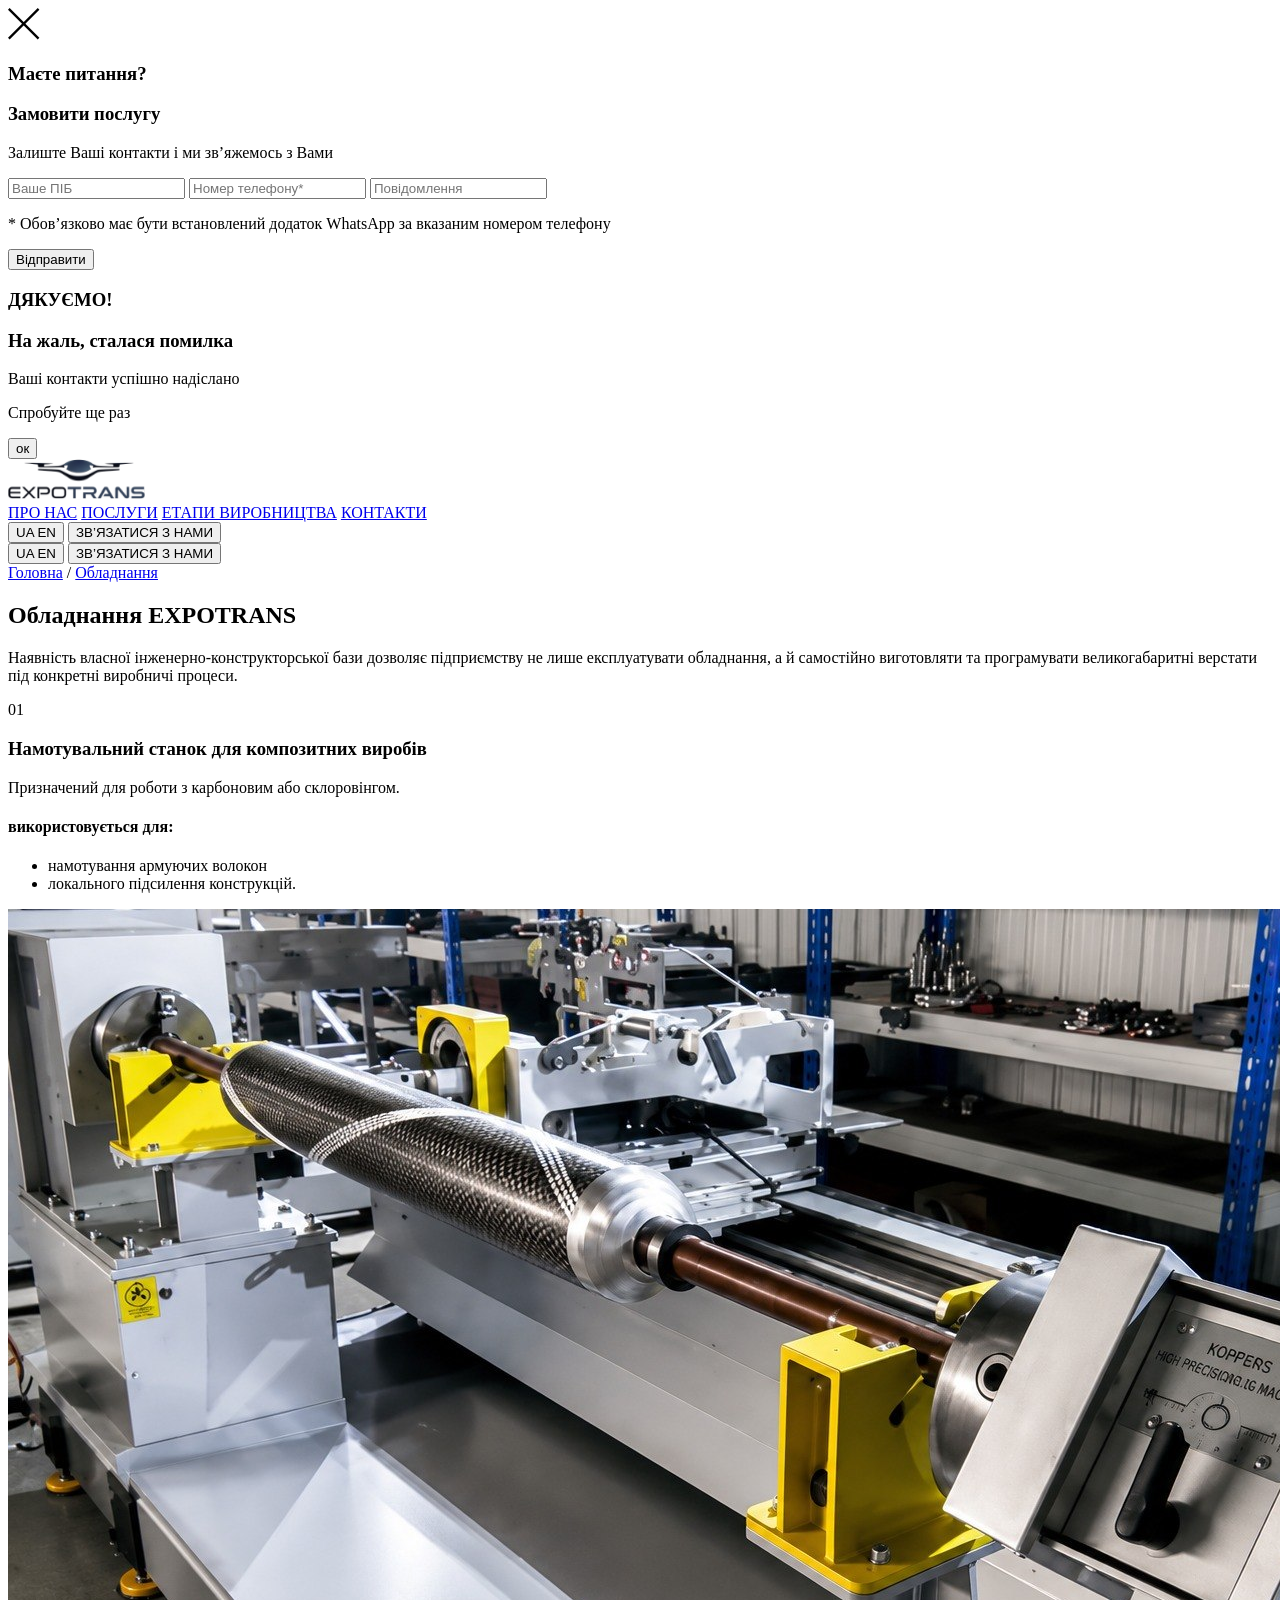
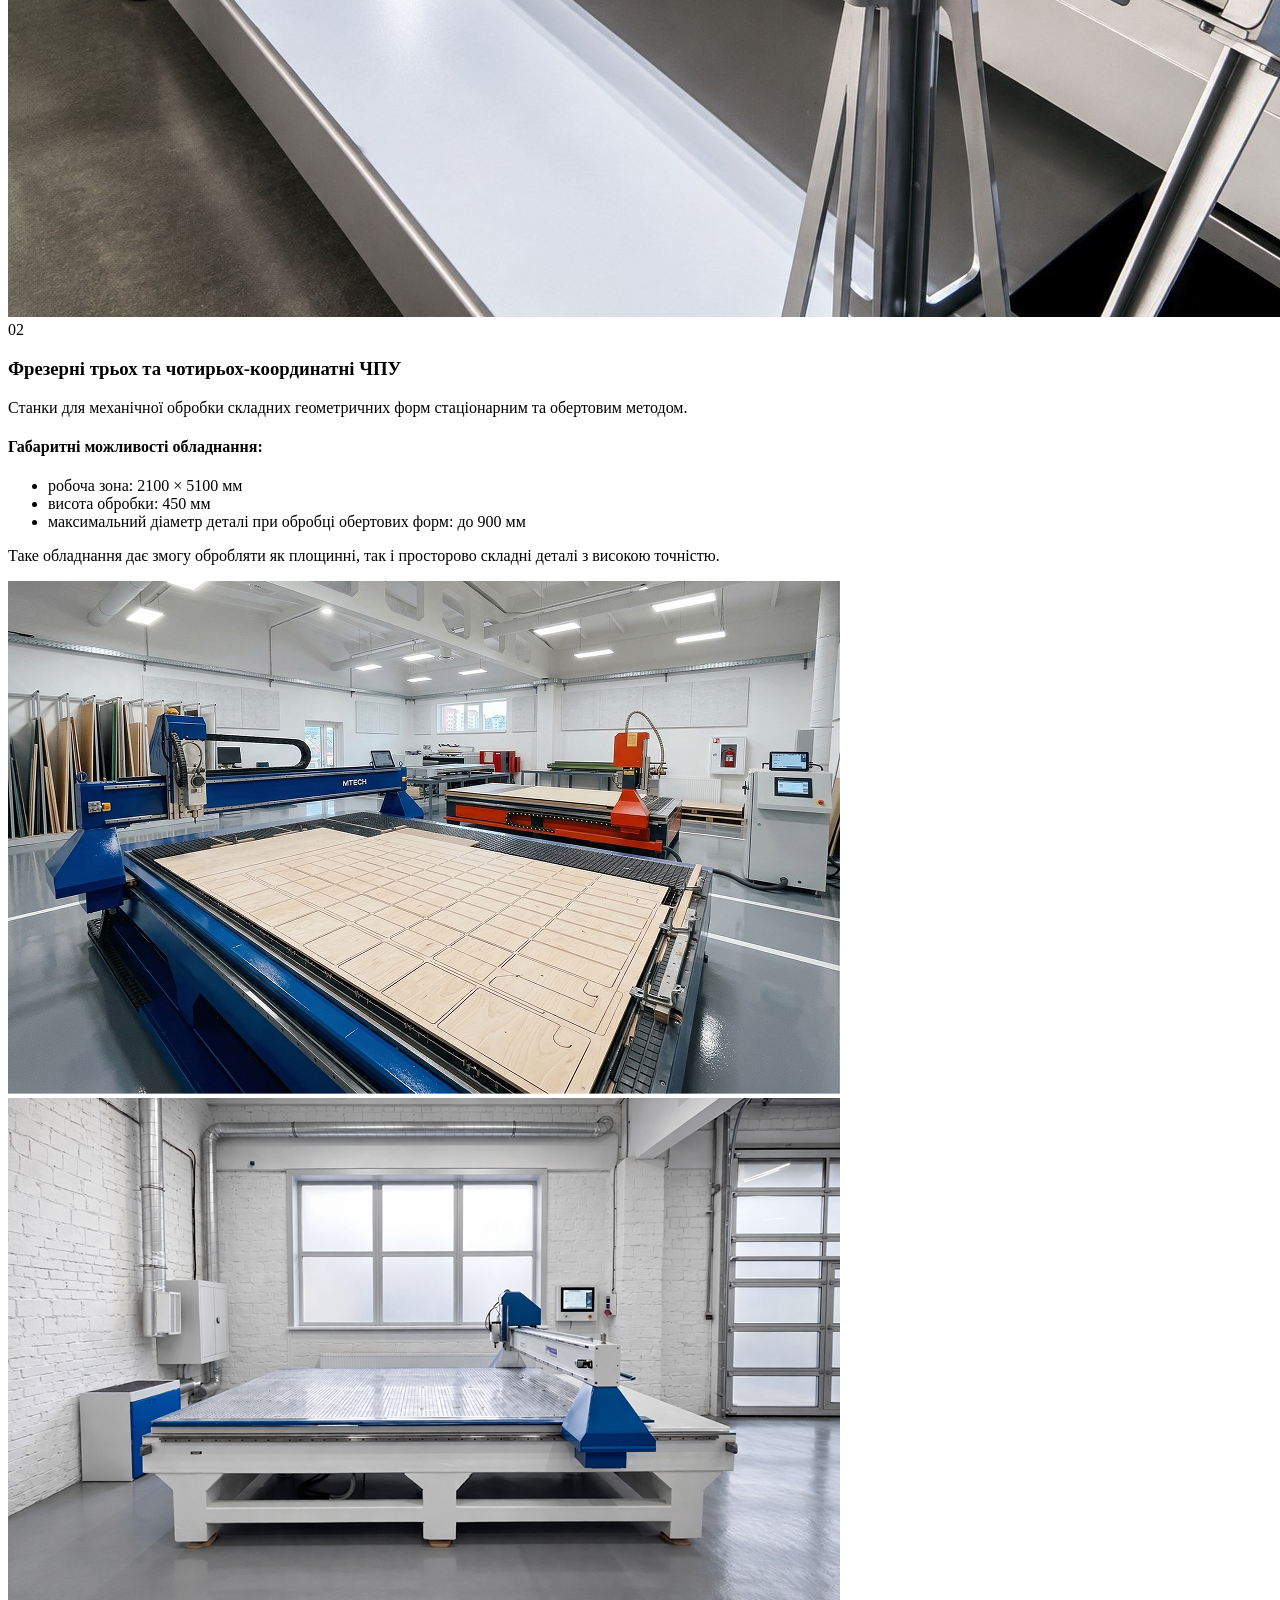
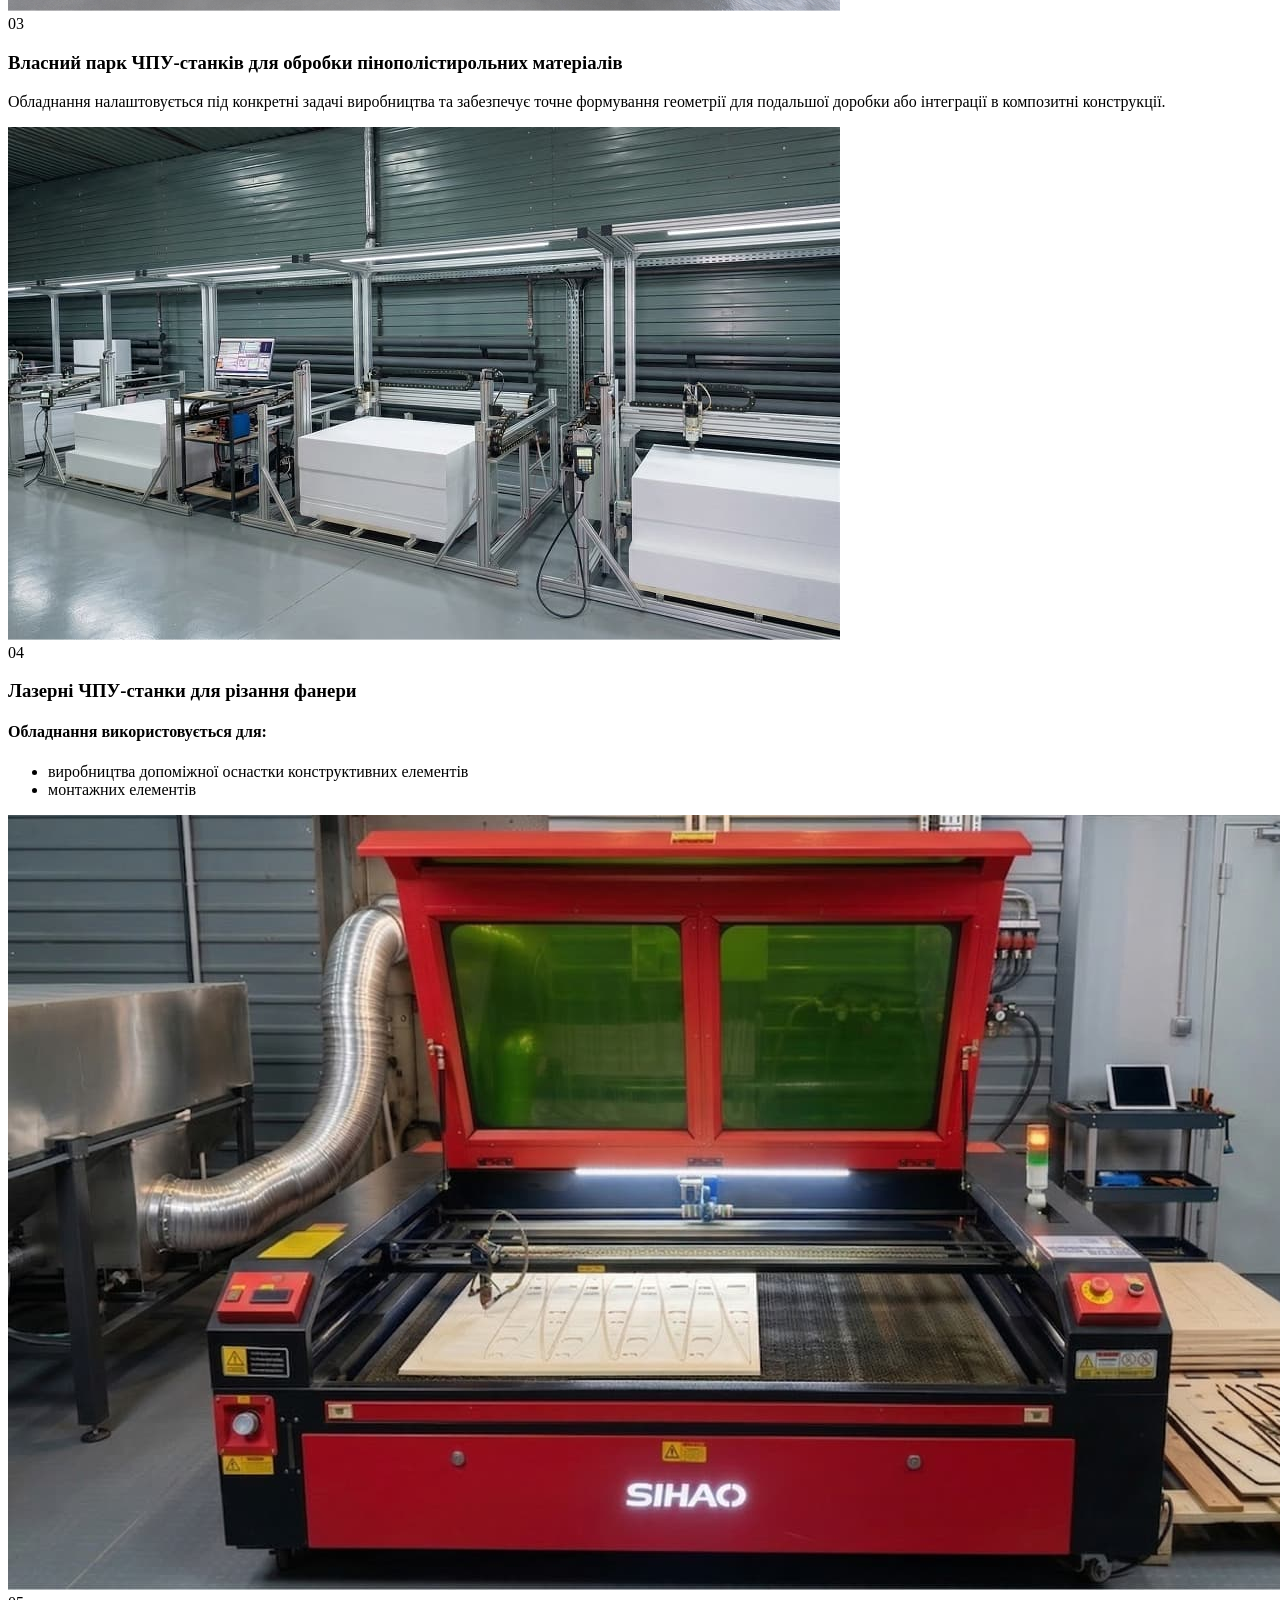
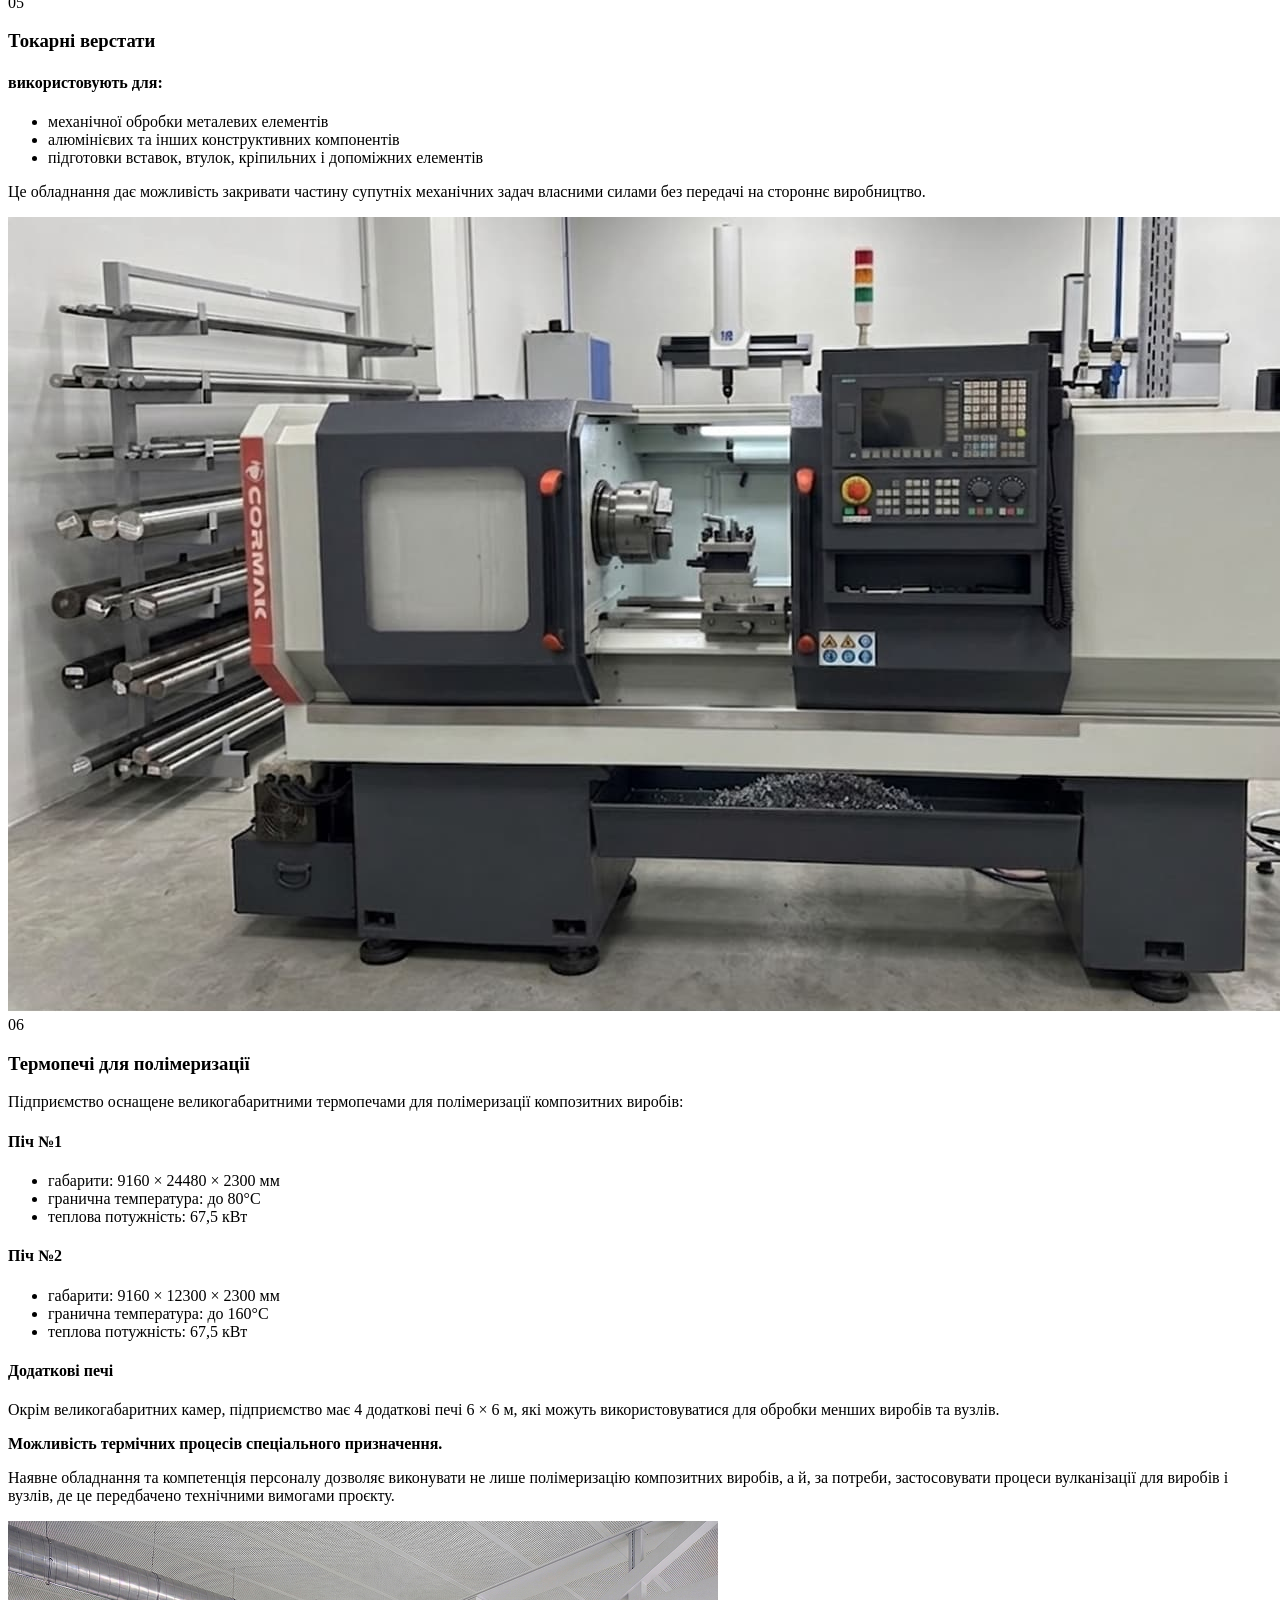
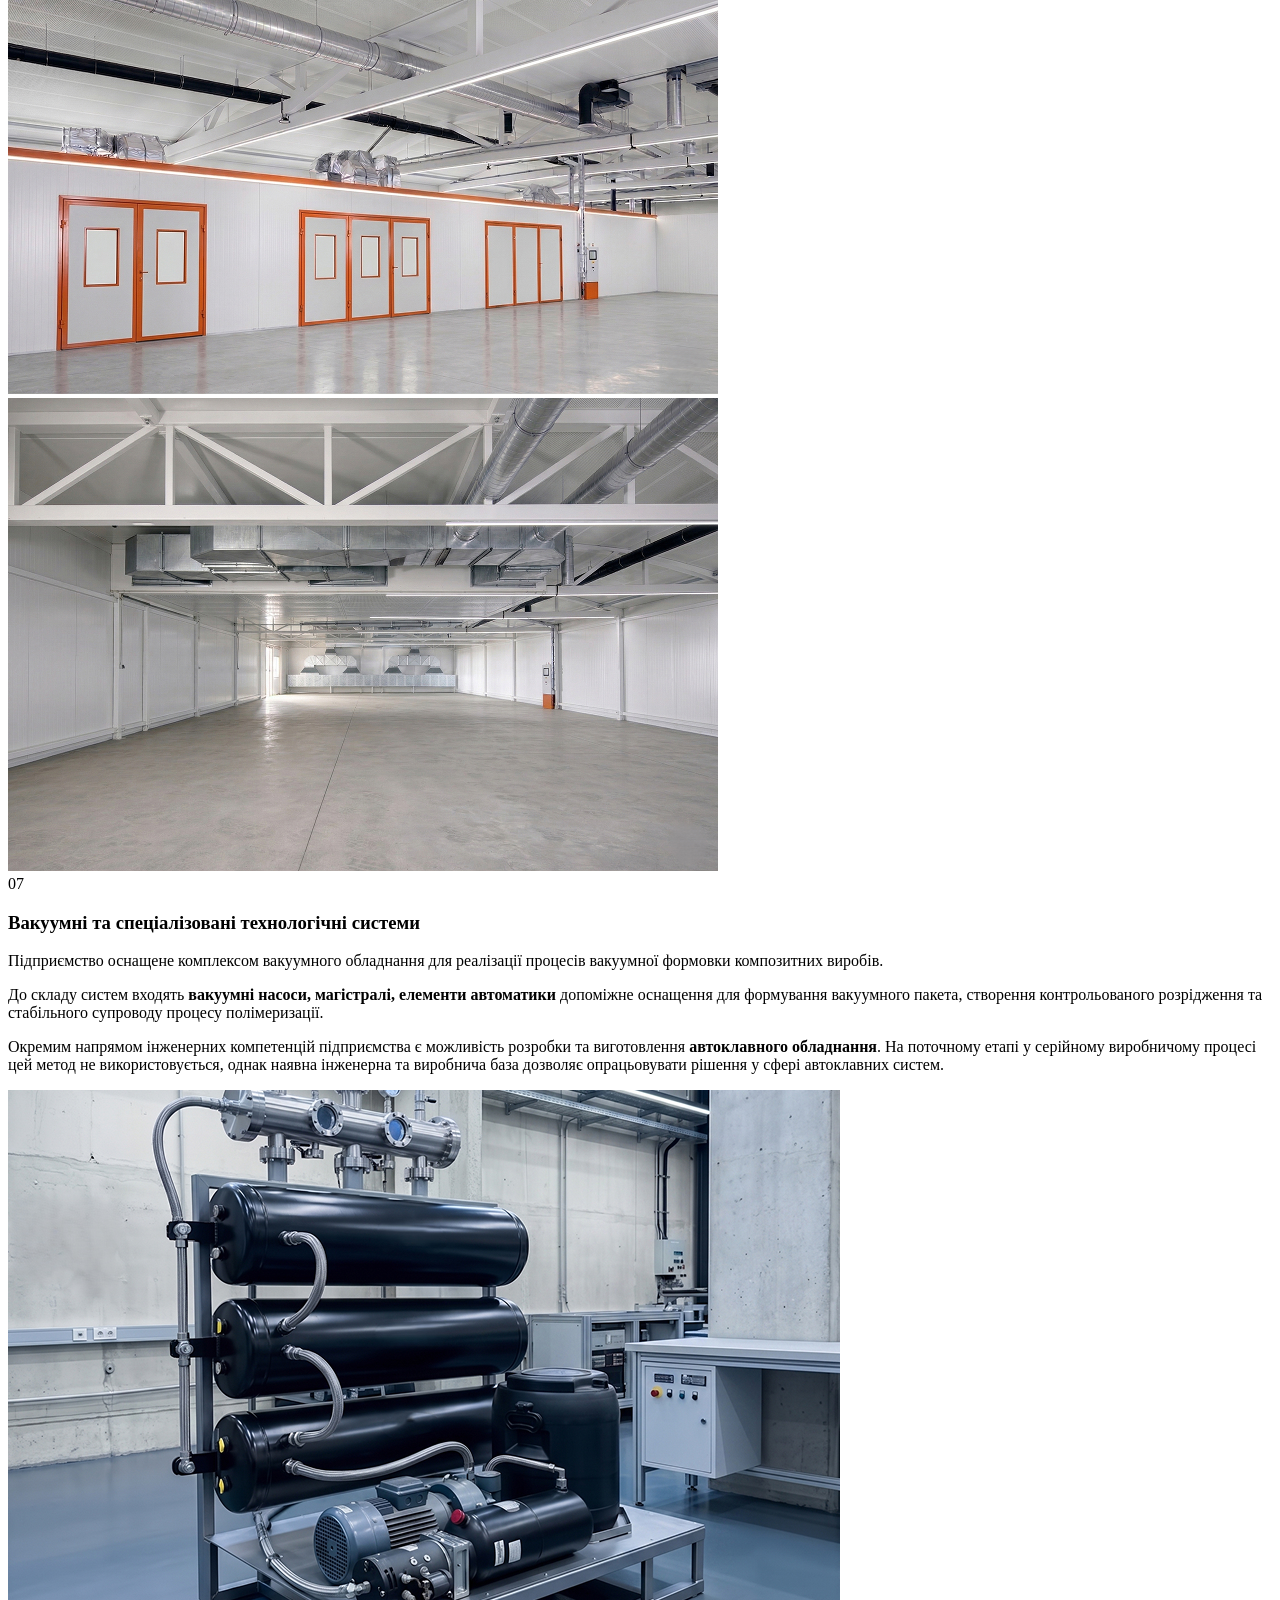
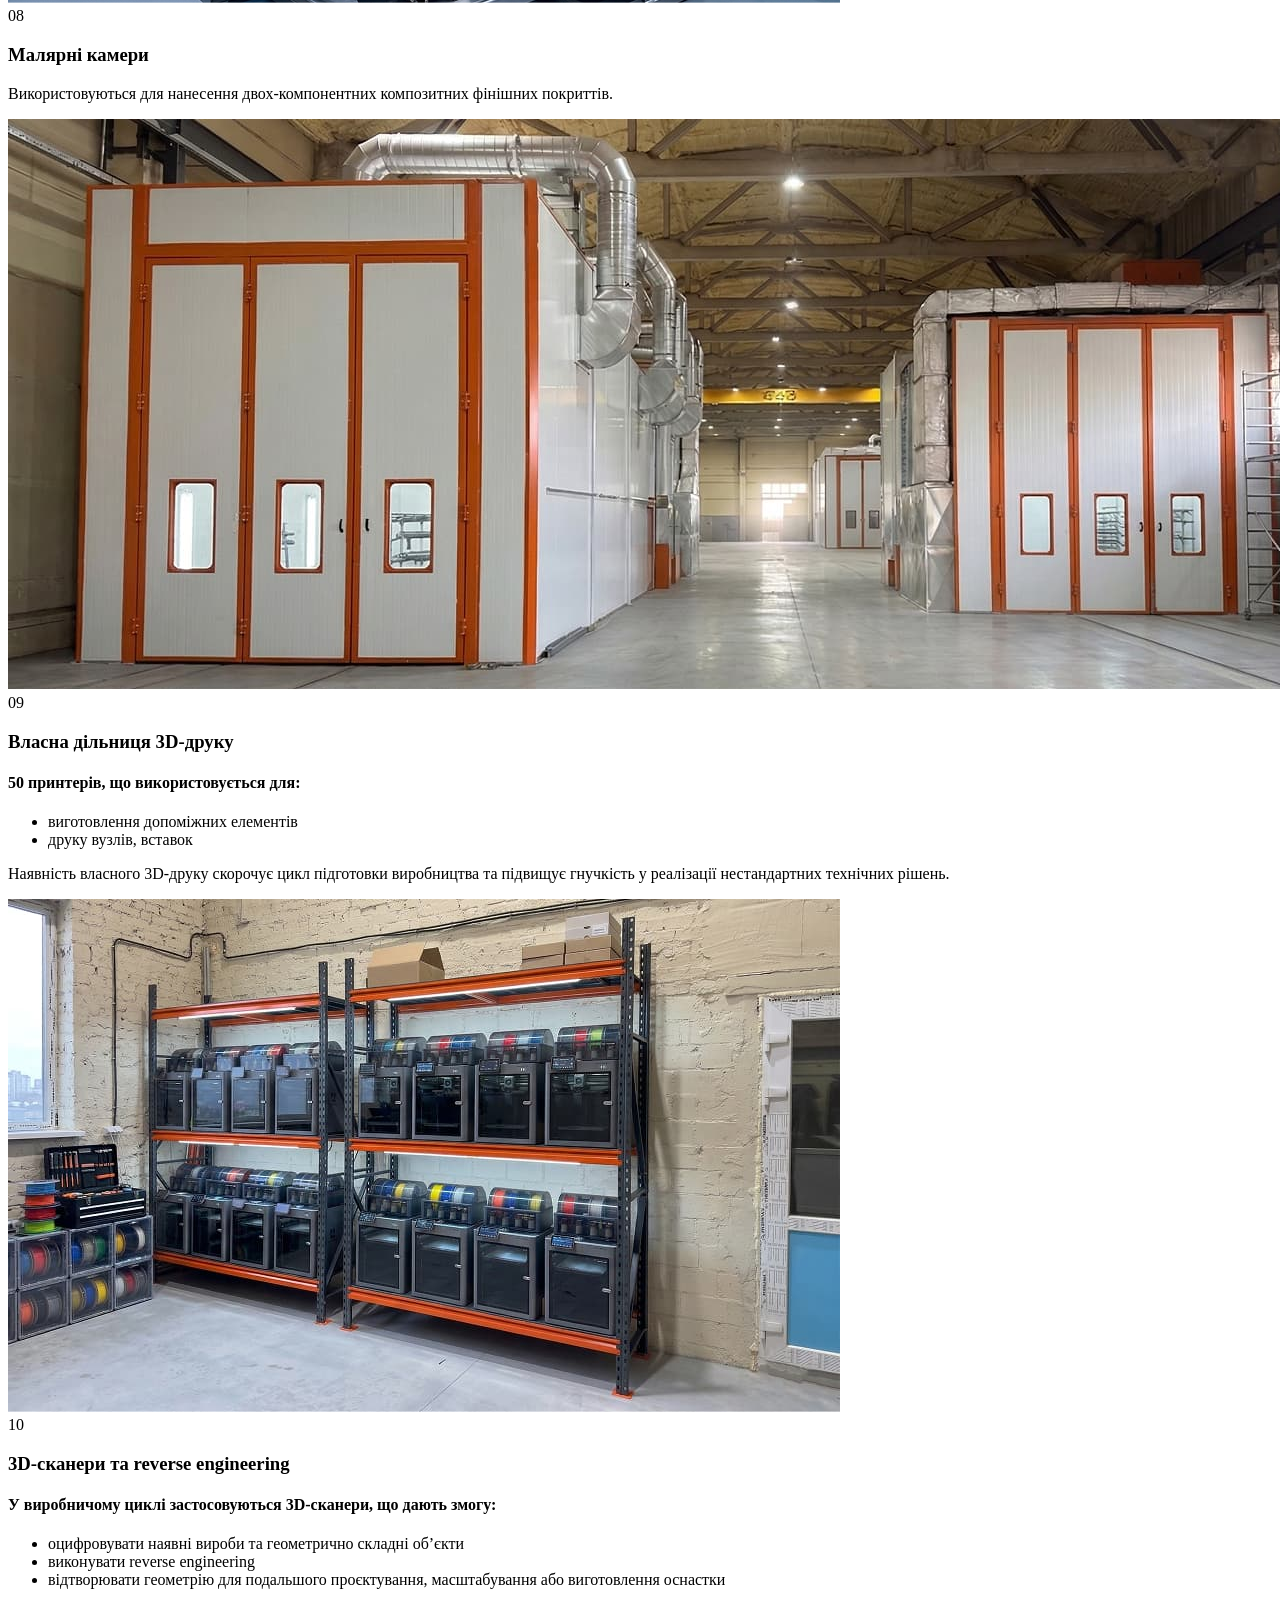
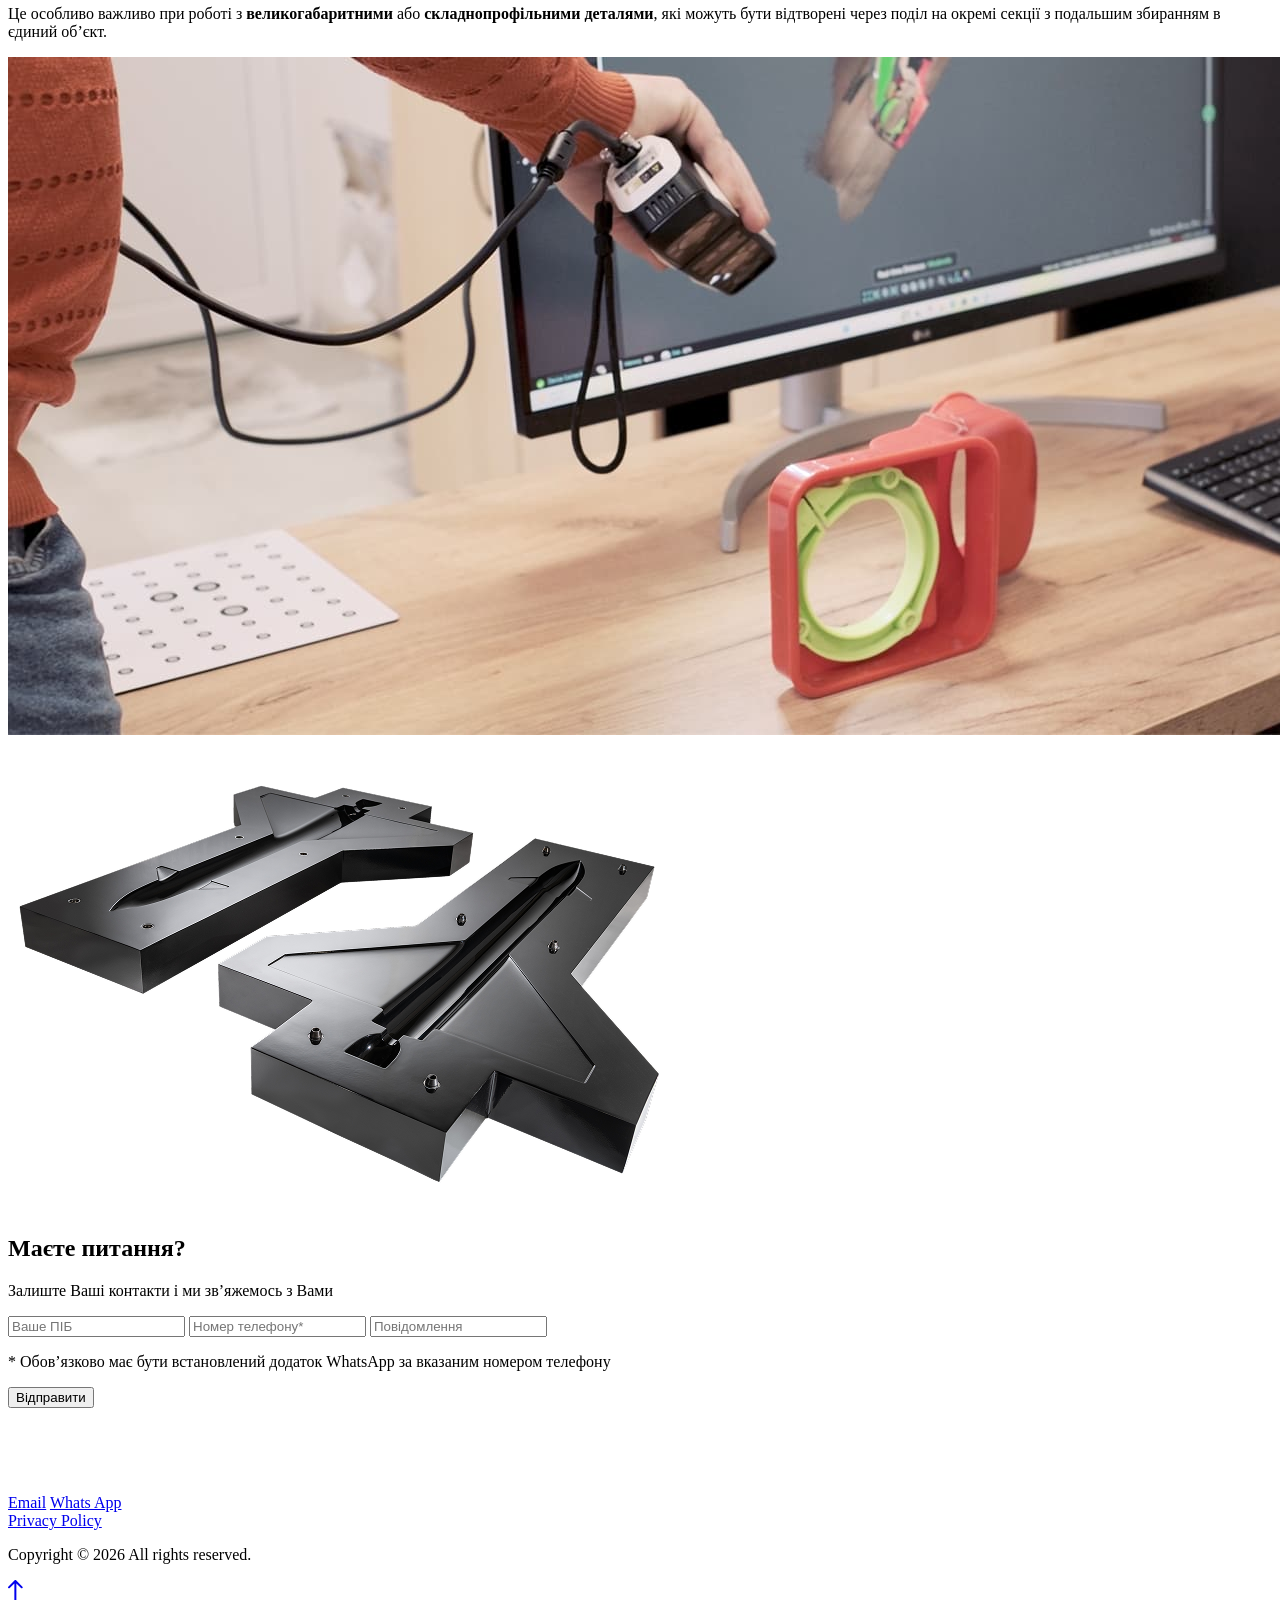
==== pages/equipment.html @ 6b88fb25 "expotrans" ====
<!DOCTYPE html>
<html lang="ua">

<head>
    <meta charset="UTF-8">
    <meta name="viewport" content="width=device-width, initial-scale=1.0">
    <title>
        ІННОВАЦІЙНІ КОМПОЗИТНІ РІШЕННЯ, ЩО ФОРМУЮТЬ НОВІ СТАНДАРТИ ІНЖЕНЕРІЇ
    </title>
    <link rel="stylesheet" href="../css/main.css">
    <link rel="shortcut icon" href="../img/favicon.png" type="image/x-icon">

</head>

<body>
    <div class="overlay">
        <form class="overlay-form ajax-form">
            <svg class="close" width="32" height="32" viewBox="0 0 32 32" fill="none"
                xmlns="http://www.w3.org/2000/svg">
                <rect y="1.6515" width="2.33557" height="42.0422" transform="rotate(-45 0 1.6515)"
                    fill="currentColor" />
                <rect x="1.65137" y="31.3798" width="2.33557" height="42.0422" transform="rotate(-135 1.65137 31.3798)"
                    fill="currentColor" />
            </svg>
            <div class="overlay-form-communication d-none">
                <h3 class="overlay-title title overlay-title-ask d-none" data-key="form_title1">Маєте питання?</h3>
                <h3 class="overlay-title title overlay-title-order d-none" data-key="form_title2">Замовити послугу</h3>
                <p class="overlay-title-sub" data-key="form_sub_title">Залиште Ваші контакти і ми зв’яжемось з Вами</p>
                <div class="overlay-input-box">
                    <input type="text" name="website" style="display:none">
                    <input data-key="form_name" class="overlay-input" name="name" required="" placeholder="Ваше ПІБ"
                        type="text">
                    <input data-key="form_number" class="overlay-input" name="phone" minlength="10" required=""
                        placeholder="Номер телефону*" type="text">
                    <input data-key="form_message" class="overlay-input" name="message" placeholder="Повідомлення"
                        type="text">
                </div>
                <p data-key="form_text" class="overlay-text">* Обов’язково має бути встановлений додаток WhatsApp за
                    вказаним номером
                    телефону</p>
                <button data-key="form_button" class="btn send-btn">Відправити</button>
            </div>

            <div class="overlay-form-thanks d-none">
                <h3 data-key="form_thanks" class="overlay-form-thanks-title title success">ДЯКУЄМО!</h3>
                <h3 data-key="form_error" class="overlay-form-thanks-title title error-message thanks-error">На жаль,
                    сталася помилка</h3>
                <p data-key="form_success" class="overlay-form-thanks-text success">Ваші контакти успішно надіслано</p>
                <p data-key="form_repeat" class="overlay-form-thanks-text error-message thanks-error">Спробуйте ще раз
                </p>
                <button class="btn thanks-btn">ок</button>
            </div>

        </form>
    </div>
    <header class="header">
        <div class="header-box">
            <div class="header-container">
                <a href="../index.html"><img class="header-logo" src="../img/logo.svg" alt="logo"></a>
                <nav class="nav" id="nav">
                    <div class="nav-box">
                        <a class="nav-link" data-key="header_about" href="/#about">ПРО НАС</a>
                        <a class="nav-link" data-key="header_services" href="/#services">ПОСЛУГИ</a>
                        <a class="nav-link" data-key="header_stages" href="/#etaps">ЕТАПИ ВИРОБНИЦТВА</a>
                        <a class="nav-link" data-key="header_contacts" href="/#contacts">КОНТАКТИ</a>
                    </div>
                    <div class="nav-mob-btns">

                        <button class="lang-switch mob">
                            <span class="label ua">UA</span>
                            <span class="label en">EN</span>
                            <span class="knob"></span>
                        </button>
                        <button data-key="header_btn" class="btn btn-header-m ask-question">ЗВ’ЯЗАТИСЯ З НАМИ</button>
                    </div>
                </nav>
                <div class="burger" id="burger">
                    <span></span>
                    <span></span>
                </div>
            </div>

            <button class="lang-switch desk">
                <span class="label ua">UA</span>
                <span class="label en">EN</span>
                <span class="knob"></span>
            </button>
            <button data-key="header_btn" class="btn btn-header-d ask-question">ЗВ’ЯЗАТИСЯ З НАМИ</button>
        </div>
    </header>
    <main>
        <section class="equipment_hero">
            <div class="wrapper">
                <div class="crumbs">
                    <a class="crumbs-prev" data-key="crumbs_home" href="../index.html">Головна</a> /
                    <a class="crumbs-current" data-key="equipment" href="./equipment.html">Обладнання</a>
                </div>
                <div>
                    <h2 class="equipment_hero-title title" data-key="equip_title">Обладнання
                        EXPOTRANS</h2>
                    <p class="equipment_hero-text"><span data-key="equip_sub_title1">Наявність</span> <span
                            data-key="equip_sub_title2" class="colored"> власної інженерно-конструкторської
                            бази</span> <span data-key="equip_sub_title3">дозволяє підприємству
                            не лише експлуатувати обладнання, а й самостійно
                            виготовляти та програмувати великогабаритні верстати під конкретні виробничі процеси.</span>
                    </p>
                </div>
            </div>
        </section>
        <section class="equipment_catalog section-dark">
            <div class="wrapper">
                <div class="equipment_catalog-el">
                    <span class="equipment_catalog-el-num title">01</span>
                    <h3 class="equipment_catalog-el-title" data-key="equip1_title">Намотувальний станок для композитних
                        виробів</h3>
                    <div class="equipment_catalog-el-box">
                        <p class="equipment_catalog-el-text" data-key="equip1_text">Призначений для роботи з карбоновим
                            або склоровінгом.</p>
                        <h4 class="equipment_catalog-el-title-sub colored" data-key="equip1_sub_title"> використовується
                            для:</h4>
                        <ul class="equipment_catalog-el-list">
                            <li class="item-arrow equipment_catalog-el-item" data-key="equip1_item1">намотування
                                армуючих волокон</li>
                            <li class="item-arrow equipment_catalog-el-item" data-key="equip1_item2">локального
                                підсилення конструкцій.</li>
                        </ul>
                    </div>
                    <div class="equipment_catalog-el-img">
                        <img src="../img/equip/el11.jpg" alt="equipment">
                    </div>
                </div>
                <div class="equipment_catalog-el">
                    <span class="equipment_catalog-el-num title">02</span>
                    <h3 class="equipment_catalog-el-title" data-key="equip2_title">Фрезерні трьох та
                        чотирьох-координатні ЧПУ</h3>
                    <div class="equipment_catalog-el-box">
                        <p data-key="equip2_text1">Станки для механічної обробки складних геометричних форм
                            стаціонарним та обертовим методом.</p>
                        <h4 class="equipment_catalog-el-title-sub colored" data-key="equip2_sub_title"> Габаритні
                            можливості обладнання:</h4>
                        <ul class="equipment_catalog-el-list">
                            <li class="item-arrow equipment_catalog-el-item" data-key="equip2_item1">робоча зона: 2100 ×
                                5100 мм</li>
                            <li class="item-arrow equipment_catalog-el-item" data-key="equip2_item2">висота обробки: 450
                                мм</li>
                            <li class="item-arrow equipment_catalog-el-item" data-key="equip2_item3">максимальний
                                діаметр деталі при обробці
                                обертових форм: до 900 мм</li>
                        </ul>
                        <p data-key="equip2_text2">Таке обладнання дає змогу обробляти як площинні, так і просторово
                            складні деталі з високою
                            точністю.</p>
                    </div>
                    <div class="equipment_catalog-el-img">
                        <div class="equipment_catalog-el-img-box">
                            <img src="../img/equip/el21.jpg" alt="equipment">
                        </div>
                        <div class="equipment_catalog-el-img-box">
                            <img src="../img/equip/el22.jpg" alt="equipment">
                        </div>
                    </div>
                </div>
                <div class="equipment_catalog-el">
                    <span class="equipment_catalog-el-num title">03</span>
                    <h3 class="equipment_catalog-el-title" data-key="equip3_title">Власний парк ЧПУ-станків для обробки
                        пінополістирольних
                        матеріалів</h3>
                    <div class="equipment_catalog-el-box">
                        <p data-key="equip3_text">Обладнання налаштовується під конкретні задачі виробництва та
                            забезпечує точне формування
                            геометрії для подальшої
                            доробки або інтеграції в композитні конструкції.</p>
                    </div>
                    <div class="equipment_catalog-el-img">
                        <img src="../img/equip/el3.jpg" alt="equipment">
                    </div>
                </div>
                <div class="equipment_catalog-el">
                    <span class="equipment_catalog-el-num title">04</span>
                    <h3 class="equipment_catalog-el-title" data-key="equip4_title">Лазерні ЧПУ-станки для різання фанери
                    </h3>
                    <div class="equipment_catalog-el-box">
                        <h4 class="equipment_catalog-el-title-sub colored" data-key="equip4_sub_title">Обладнання
                            використовується для:</h4>
                        <ul class="equipment_catalog-el-list">
                            <li class="item-arrow equipment_catalog-el-item" data-key="equip4_item1">виробництва
                                допоміжної оснастки
                                конструктивних елементів</li>
                            <li class="item-arrow equipment_catalog-el-item" data-key="equip4_item2">монтажних елементів
                            </li>
                        </ul>
                    </div>
                    <div class="equipment_catalog-el-img">
                        <img src="../img/equip/el4.jpg" alt="equipment">
                    </div>
                </div>
                <div class="equipment_catalog-el">
                    <span class="equipment_catalog-el-num title">05</span>
                    <h3 class="equipment_catalog-el-title" data-key="equip5_title">Токарні верстати</h3>
                    <div class="equipment_catalog-el-box">
                        <h4 class="equipment_catalog-el-title-sub colored" data-key="equip1_sub_title">використовують
                            для:</h4>
                        <ul class="equipment_catalog-el-list">
                            <li class="item-arrow equipment_catalog-el-item" data-key="equip5_item1">механічної обробки
                                металевих елементів</li>
                            <li class="item-arrow equipment_catalog-el-item" data-key="equip5_item2">алюмінієвих та
                                інших конструктивних
                                компонентів</li>
                            <li class="item-arrow equipment_catalog-el-item" data-key="equip5_item3">підготовки вставок,
                                втулок, кріпильних і
                                допоміжних елементів</li>
                        </ul>
                        <p data-key="equip5_text">Це обладнання дає можливість закривати частину супутніх механічних
                            задач власними силами без
                            передачі на стороннє
                            виробництво.</p>
                    </div>
                    <div class="equipment_catalog-el-img">
                        <img src="../img/equip/el5.jpg" alt="equipment">
                    </div>
                </div>
                <div class="equipment_catalog-el">
                    <span class="equipment_catalog-el-num title">06</span>
                    <h3 class="equipment_catalog-el-title" data-key="equip6_title">Термопечі для полімеризації</h3>
                    <div class="equipment_catalog-el-box">
                        <p data-key="equip6_text1">Підприємство оснащене великогабаритними термопечами для полімеризації
                            композитних виробів:
                        </p>
                        <h4 class="equipment_catalog-el-title-sub colored" data-key="equip6_sub_title1">Піч №1</h4>
                        <ul class="equipment_catalog-el-list">
                            <li class="item-arrow equipment_catalog-el-item" data-key="equip6_item11">габарити: 9160 ×
                                24480 × 2300 мм</li>
                            <li class="item-arrow equipment_catalog-el-item" data-key="equip6_item12">гранична
                                температура: до 80°C</li>
                            <li class="item-arrow equipment_catalog-el-item" data-key="equip6_item13">теплова
                                потужність: 67,5 кВт</li>
                        </ul>
                        <h4 class="equipment_catalog-el-title-sub colored" data-key="equip6_sub_title2">Піч №2</h4>
                        <ul class="equipment_catalog-el-list">
                            <li class="item-arrow equipment_catalog-el-item" data-key="equip6_item21">габарити: 9160 ×
                                12300 × 2300 мм</li>
                            <li class="item-arrow equipment_catalog-el-item" data-key="equip6_item22">гранична
                                температура: до 160°C</li>
                            <li class="item-arrow equipment_catalog-el-item" data-key="equip6_item23">теплова
                                потужність: 67,5 кВт</li>
                        </ul>
                        <h4 class="equipment_catalog-el-title-sub colored" data-key="equip6_sub_title3">Додаткові печі
                        </h4>
                        <div class="equipment_catalog-el-box-paragraph">
                            <p data-key="equip6_text21">Окрім великогабаритних камер, підприємство має 4 додаткові печі
                                6 × 6 м, які можуть
                                використовуватися для обробки менших
                                виробів та вузлів.</p>
                            <p><strong data-key="equip6_text22">Можливість термічних процесів спеціального призначення.
                                </strong> </p>
                            <p data-key="equip6_text23">
                                Наявне обладнання та компетенція персоналу дозволяє виконувати не лише полімеризацію
                                композитних виробів, а й, за
                                потреби, застосовувати процеси вулканізації для виробів і вузлів, де це передбачено
                                технічними вимогами проєкту.
                            </p>
                        </div>
                    </div>
                    <div class="equipment_catalog-el-img">
                        <div class="equipment_catalog-el-img-box">
                            <img src="../img/equip/el61.jpg" alt="equipment">
                        </div>
                        <div class="equipment_catalog-el-img-box">
                            <img src="../img/equip/el62.jpg" alt="equipment">
                        </div>
                    </div>
                </div>
                <div class="equipment_catalog-el">
                    <span class="equipment_catalog-el-num title">07</span>
                    <h3 class="equipment_catalog-el-title" data-key="equip7_title">Вакуумні та спеціалізовані
                        технологічні системи</h3>
                    <div class="equipment_catalog-el-box-paragraph">
                        <p data-key="equip7_text1">Підприємство оснащене комплексом вакуумного обладнання для реалізації
                            процесів вакуумної
                            формовки композитних виробів.</p>

                        <p><span data-key="equip7_text2">До складу систем входять</span>
                            <span class="colored"><strong data-key="equip7_text3">вакуумні насоси, магістралі, елементи
                                    автоматики</strong></span>
                            <span data-key="equip7_text4">допоміжне оснащення для формування вакуумного пакета,
                                створення контрольованого розрідження та стабільного супроводу процесу
                                полімеризації.</span>
                        </p>
                        <p><span data-key="equip7_text5">Окремим напрямом інженерних компетенцій підприємства є
                                можливість розробки та виготовлення</span>
                            <span class="colored"><strong data-key="equip7_text6">автоклавного
                                    обладнання</strong></span>. <span data-key="equip7_text7"> На
                                поточному етапі у серійному виробничому процесі цей метод не використовується, однак
                                наявна
                                інженерна та виробнича база
                                дозволяє опрацьовувати рішення у сфері автоклавних систем.</span>
                        </p>

                    </div>
                    <div class="equipment_catalog-el-img">
                        <img src="../img/equip/el7.jpg" alt="equipment">
                    </div>
                </div>
                <div class="equipment_catalog-el">
                    <span class="equipment_catalog-el-num title">08</span>
                    <h3 class="equipment_catalog-el-title" data-key="equip8_title">Малярні камери</h3>
                    <div class="equipment_catalog-el-box">
                        <p data-key="equip8_text">
                            Використовуються для нанесення двох-компонентних композитних фінішних покриттів.
                        </p>
                    </div>
                    <div class="equipment_catalog-el-img">
                        <img src="../img/equip/el8.jpg" alt="equipment">
                    </div>
                </div>
                <div class="equipment_catalog-el">
                    <span class="equipment_catalog-el-num title">09</span>
                    <h3 class="equipment_catalog-el-title" data-key="equip9_title">Власна дільниця 3D-друку</h3>
                    <div class="equipment_catalog-el-box">
                        <h4 class="equipment_catalog-el-title-sub colored" data-key="equip9_sub_title">50 принтерів, що
                            використовується для:</h4>
                        <ul class="equipment_catalog-el-list">
                            <li class="item-arrow equipment_catalog-el-item" data-key="equip9_item1">виготовлення
                                допоміжних елементів</li>
                            <li class="item-arrow equipment_catalog-el-item" data-key="equip9_item2">друку вузлів,
                                вставок</li>
                        </ul>
                        <p data-key="equip9_text">
                            Наявність власного 3D-друку скорочує цикл підготовки виробництва та підвищує гнучкість у
                            реалізації нестандартних
                            технічних рішень.
                        </p>
                    </div>
                    <div class="equipment_catalog-el-img">
                        <img src="../img/equip/el9.jpg" alt="equipment">
                    </div>
                </div>
                <div class="equipment_catalog-el">
                    <span class="equipment_catalog-el-num title">10</span>
                    <h3 class="equipment_catalog-el-title" data-key="equip10_title">3D-сканери та reverse engineering
                    </h3>
                    <div class="equipment_catalog-el-box">
                        <h4 class="equipment_catalog-el-title-sub colored" data-key="equip10_sub_title">У виробничому
                            циклі застосовуються
                            3D-сканери, що дають змогу:</h4>
                        <ul class="equipment_catalog-el-list">
                            <li class="item-arrow equipment_catalog-el-item" data-key="equip10_item1">оцифровувати
                                наявні вироби та геометрично
                                складні об’єкти</li>
                            <li class="item-arrow equipment_catalog-el-item" data-key="equip10_item2">виконувати reverse
                                engineering</li>
                            <li class="item-arrow equipment_catalog-el-item" data-key="equip10_item3">відтворювати
                                геометрію для подальшого
                                проєктування, масштабування або виготовлення оснастки</li>
                        </ul>
                        <p> <span data-key="equip10_text1">Це особливо важливо при роботі з</span>
                            <span class="colored"><strong data-key="equip10_text2">великогабаритними</strong></span>
                            <span data-key="equip10_text3">або</span> <span class="colored"><strong
                                    data-key="equip10_text4">складнопрофільними деталями</strong></span><span
                                data-key="equip10_text5">, які
                                можуть бути відтворені через
                                поділ на окремі секції з подальшим збиранням в єдиний об’єкт.</span>
                        </p>
                    </div>
                    <div class="equipment_catalog-el-img">
                        <img src="../img/equip/el10.jpg" alt="equipment">
                    </div>
                </div>
            </div>
        </section>
        <section id="contacts" class="question section-dark">
            <div class="wrapper">
                <div class="question-box">
                    <img src="../img/question_bg.png" alt="mold for making a drone">
                    <div>
                        <h2 class="question-title title" data-key="form_title1">Маєте питання?</h2>
                        <p class="question-title-sub" data-key="form_sub_title">Залиште Ваші контакти і ми зв’яжемось з
                            Вами</p>
                        <form class="question-form ajax-form">
                            <input data-key="form_website" type="text" name="website" style="display:none">
                            <input data-key="form_name" class="question-input" name="name" required=""
                                placeholder="Ваше ПІБ" type="text">
                            <input data-key="form_number" class="question-input" name="phone" minlength="10" required=""
                                placeholder="Номер телефону*" type="text">
                            <input data-key="form_message" class="question-input" name="message"
                                placeholder="Повідомлення" type="text">
                            <p data-key="form_text">* Обов’язково має бути встановлений додаток WhatsApp за вказаним
                                номером
                                телефону</p>
                            <button data-key="form_button" class="btn">Відправити</button>
                        </form>
                    </div>
                </div>
            </div>
        </section>
    </main>
    <footer class="footer section-dark">
        <div class="wrapper">
            <a class="footer-logo" href="#"><img src="../img/logoW.svg" alt="logo"></a>
            <div class="footer-box-links">
                <a class="footer-link" href="#">Email</a>
                <a class="footer-link footer-link2"  href="#">Whats App</a>
            </div>
            <a class="footer-policy" href="./policy.html">
                Privacy Policy
            </a>
            <p class="footer-text">Copyright © 2026 All rights reserved.</p>
            <a class="footer-arrow" href="#">
                <svg width="15" height="21" viewBox="0 0 15 21" fill="currentColor" xmlns="http://www.w3.org/2000/svg">
                    <path
                        d="M8.07112 0.292709C7.6806 -0.0978145 7.04743 -0.0978146 6.65691 0.292709L0.292946 6.65667C-0.097578 7.0472 -0.097578 7.68036 0.292946 8.07088C0.683471 8.46141 1.31664 8.46141 1.70716 8.07088L7.36401 2.41403L13.0209 8.07088C13.4114 8.46141 14.0446 8.46141 14.4351 8.07089C14.8256 7.68036 14.8256 7.0472 14.4351 6.65667L8.07112 0.292709ZM7.36401 20.0498L8.36401 20.0498L8.36401 0.999817L7.36401 0.999817L6.36401 0.999817L6.36401 20.0498L7.36401 20.0498Z"
                        fill="currentColor" />
                </svg>
            </a>
        </div>
    </footer>
    <script src="../js/script.js"></script>
</body>

</html>
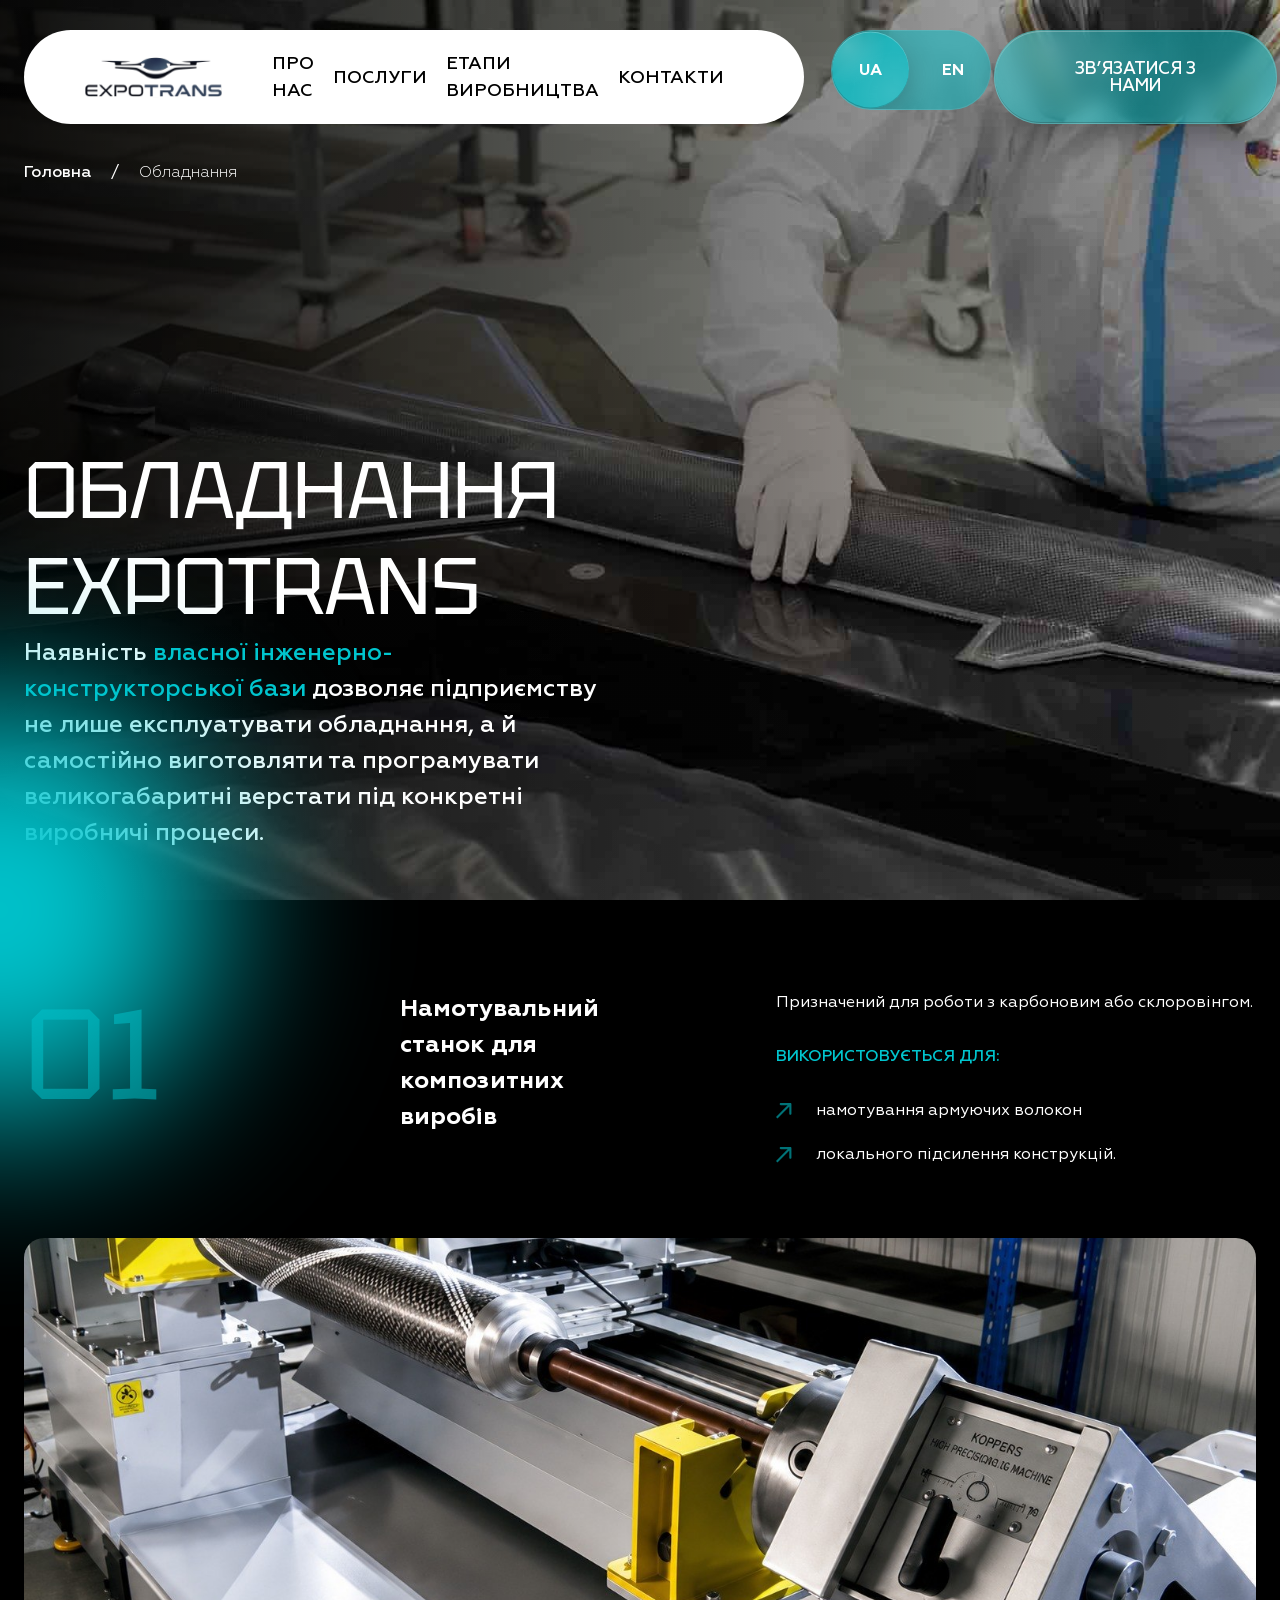
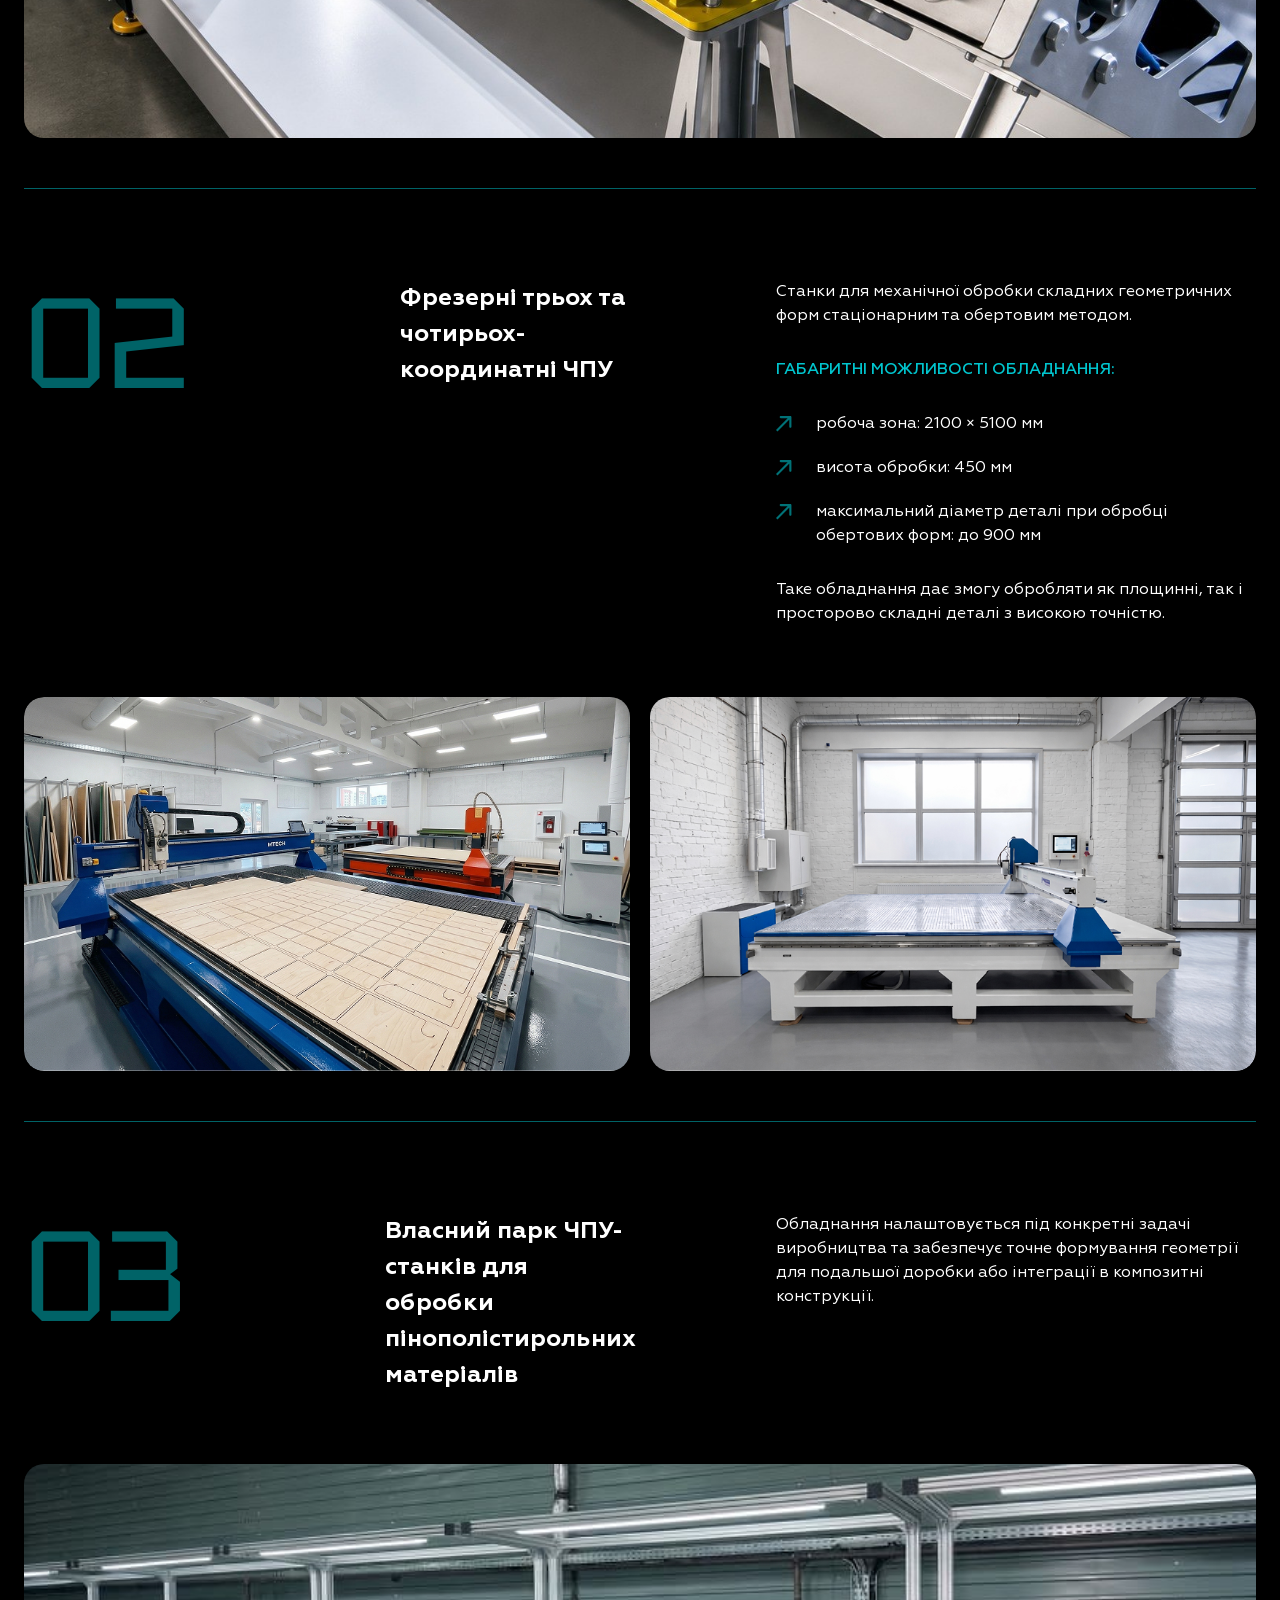
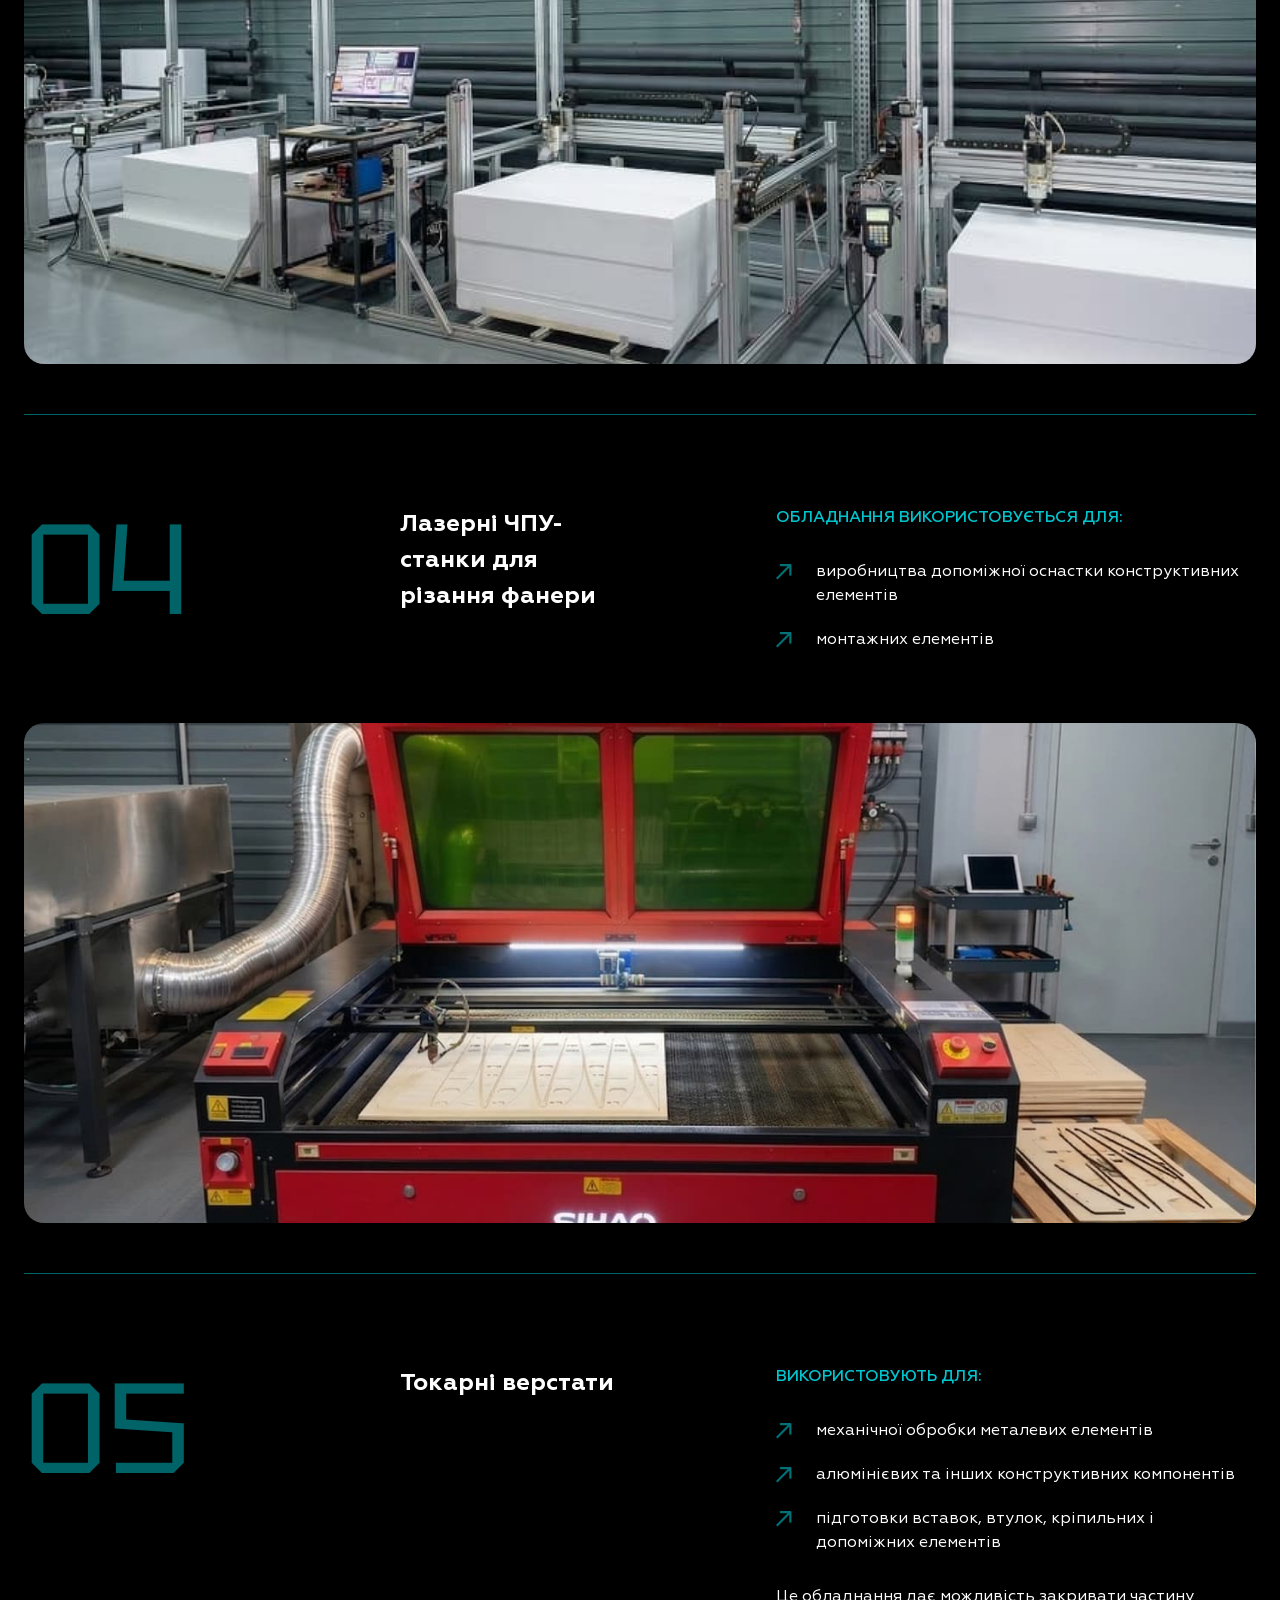
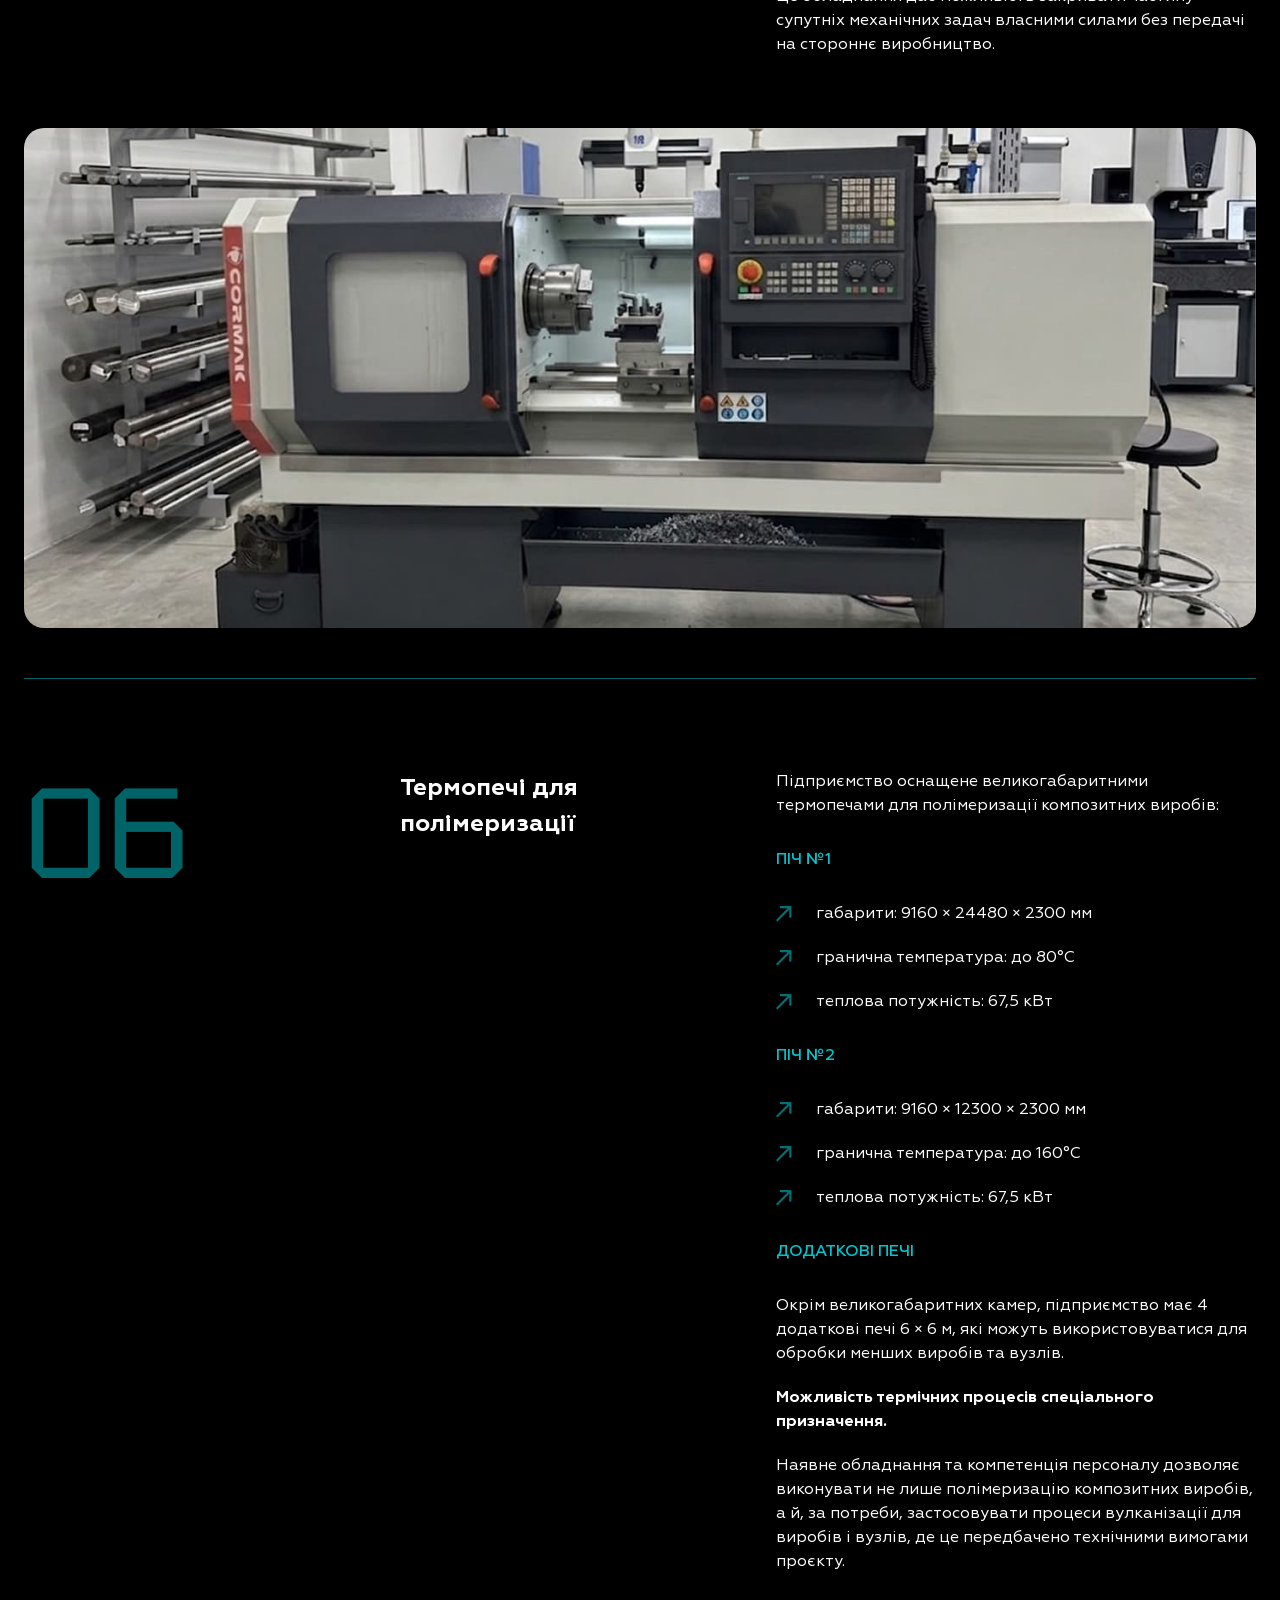
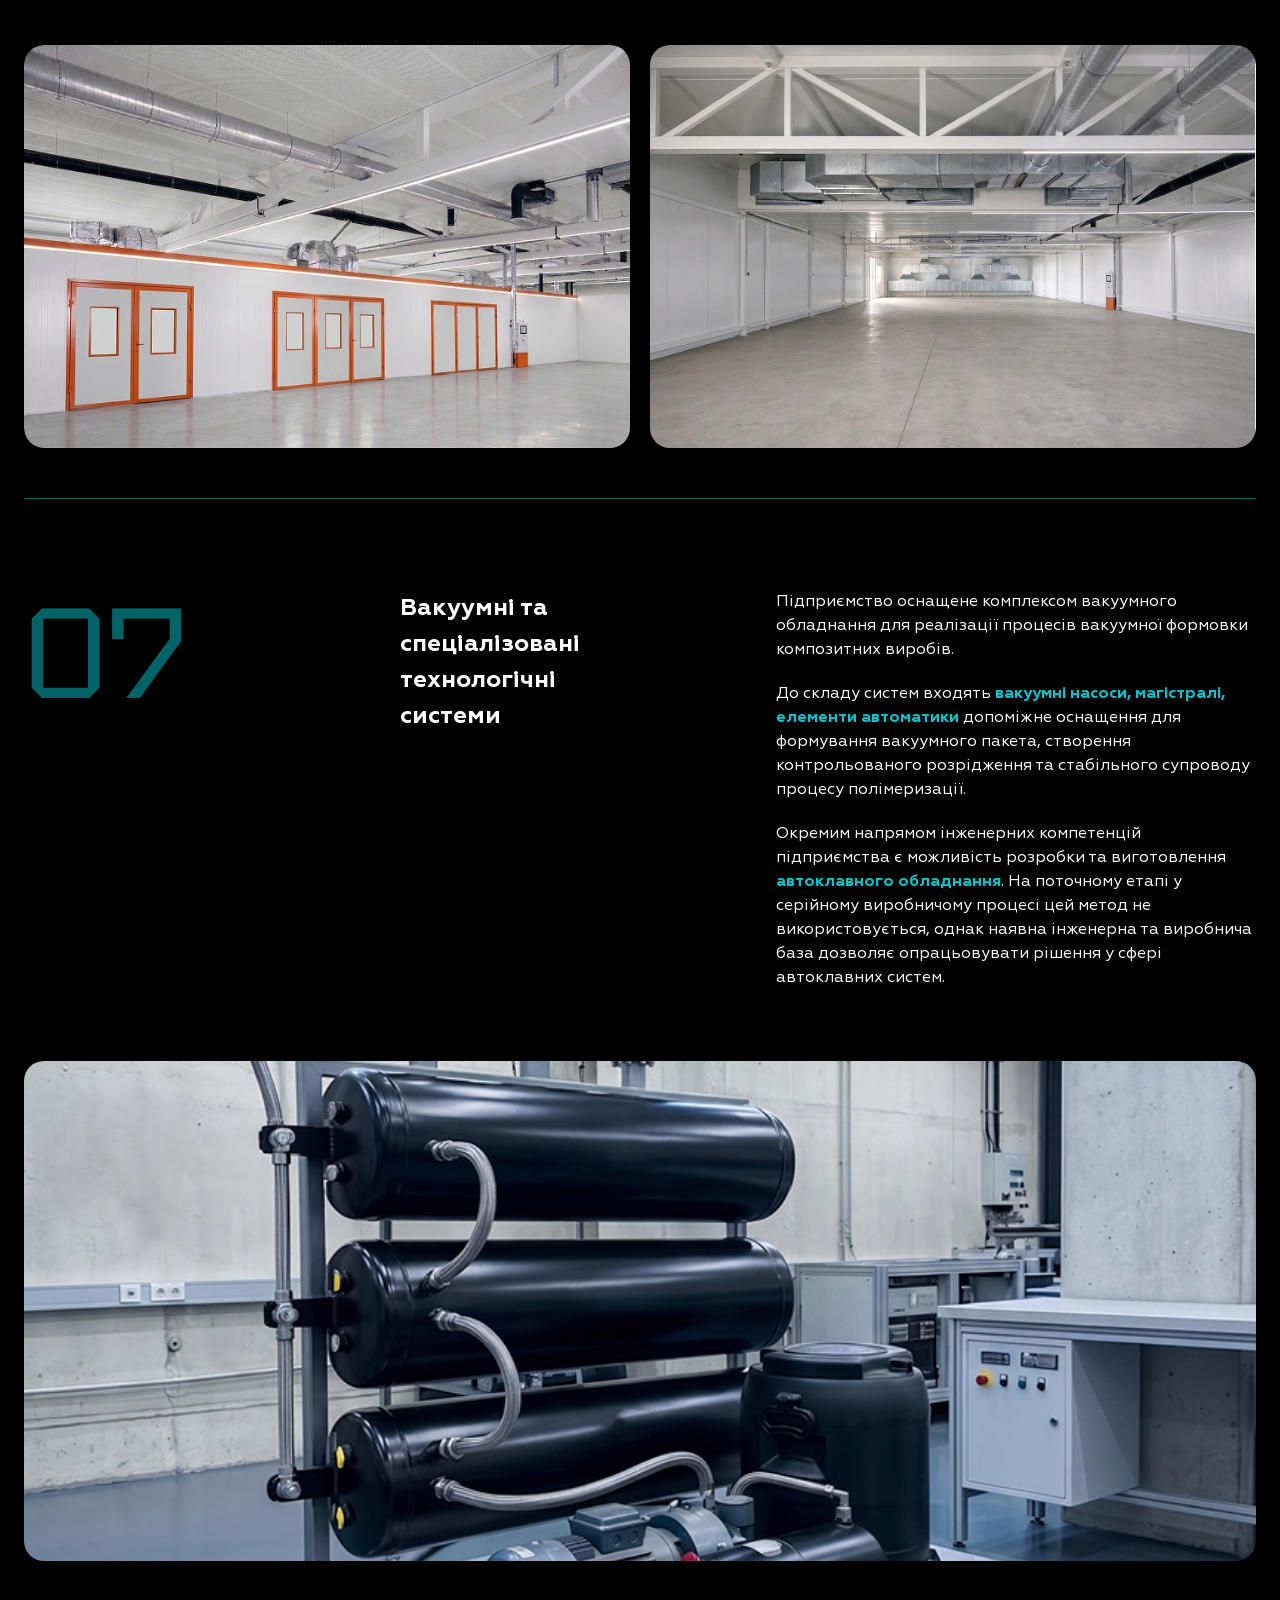
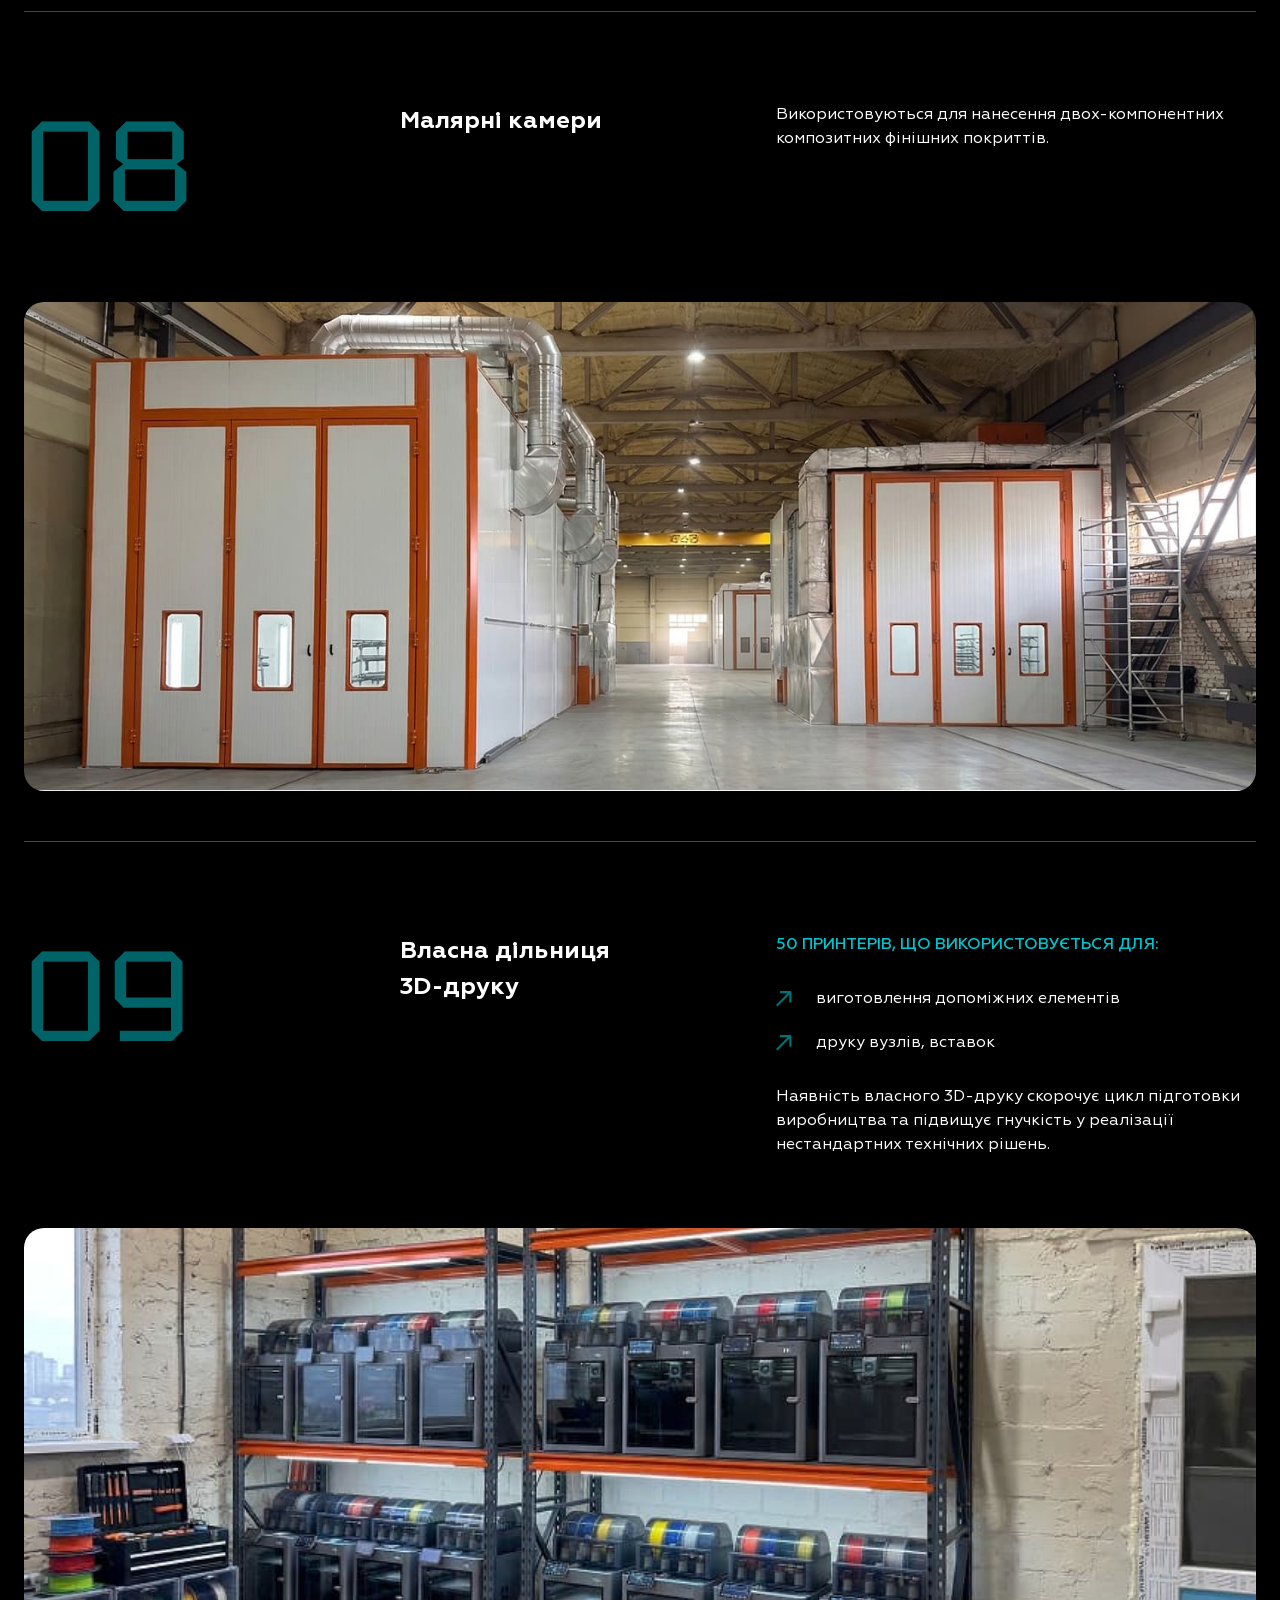
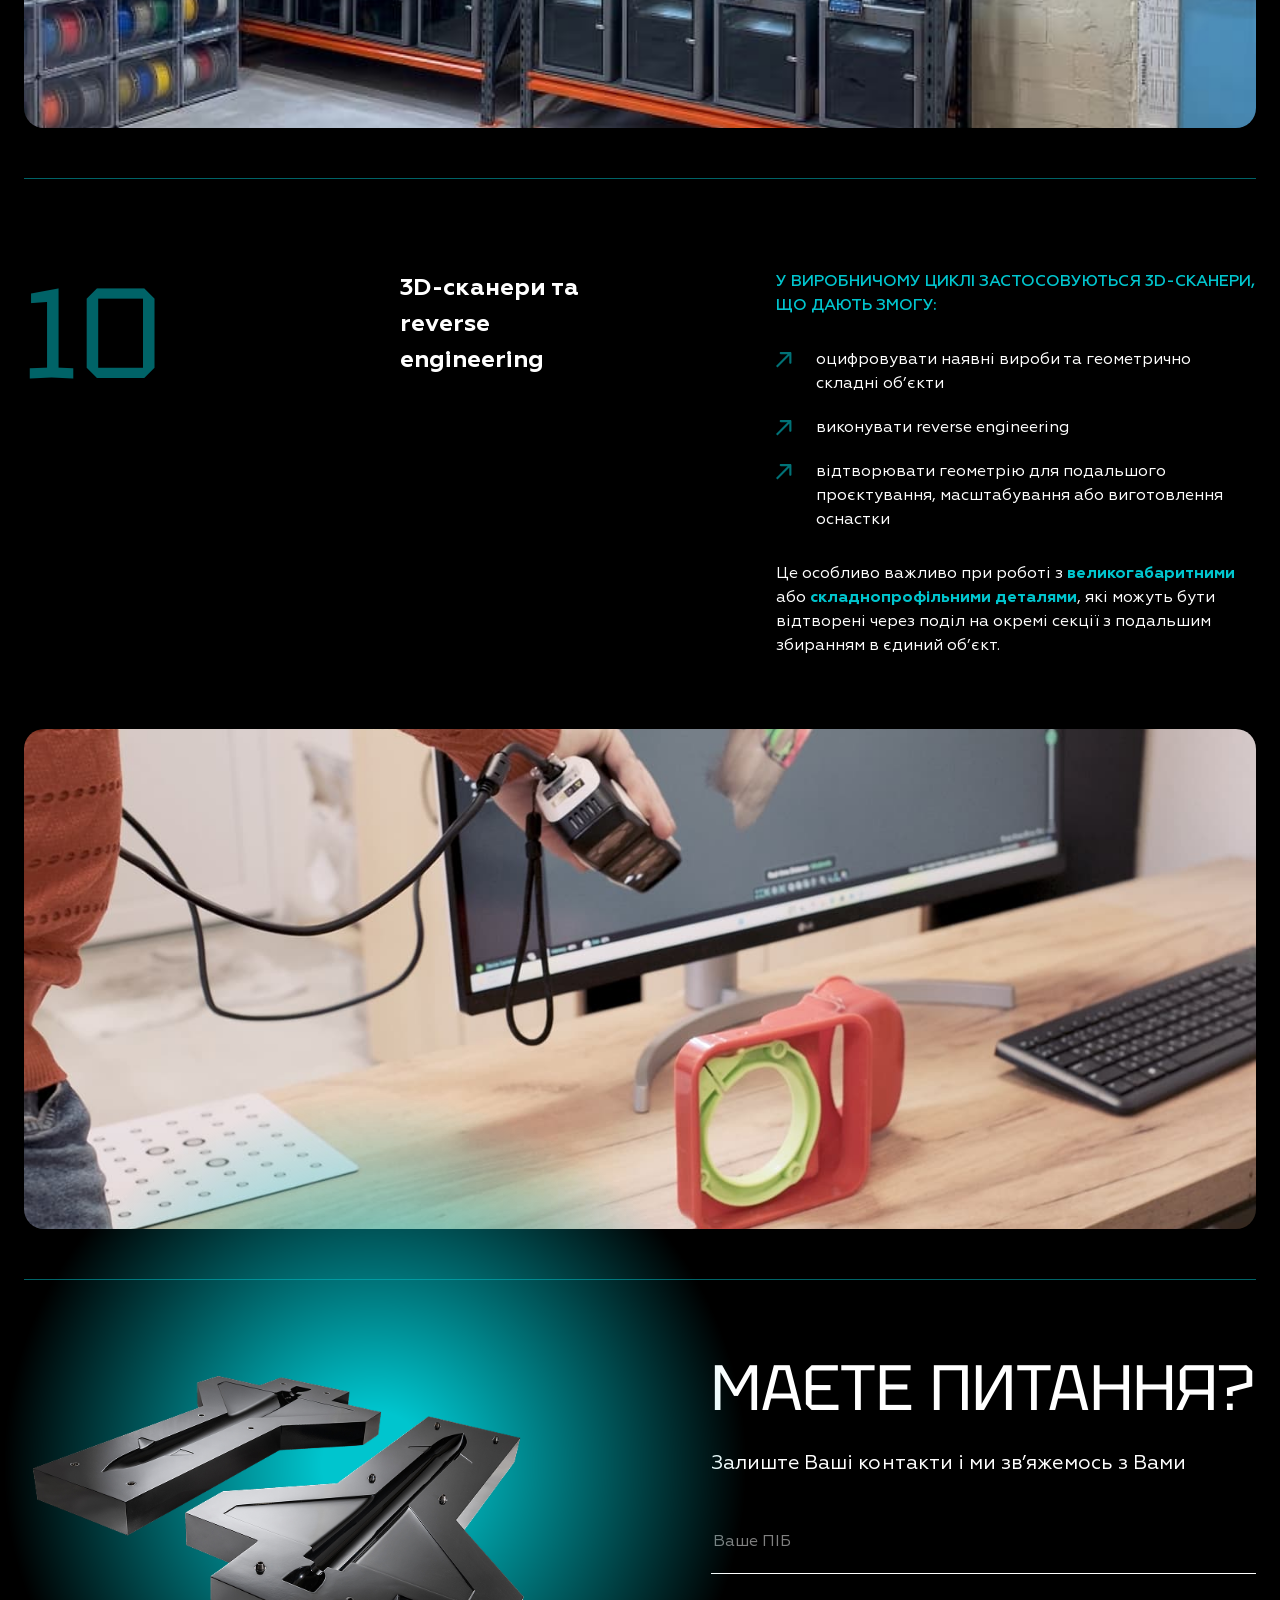
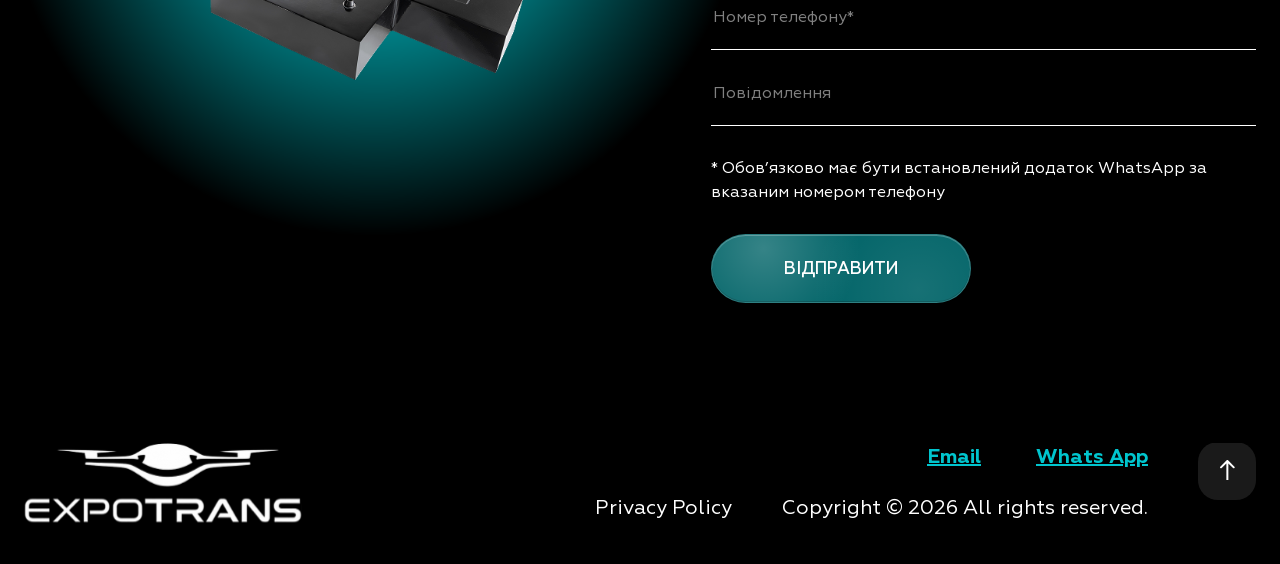
==== commit a659886a: "Expotrans" ====
--- a/pages/equipment.html
+++ b/pages/equipment.html
@@ -59,10 +59,10 @@
                 <a href="../index.html"><img class="header-logo" src="../img/logo.svg" alt="logo"></a>
                 <nav class="nav" id="nav">
                     <div class="nav-box">
-                        <a class="nav-link" data-key="header_about" href="/#about">ПРО НАС</a>
-                        <a class="nav-link" data-key="header_services" href="/#services">ПОСЛУГИ</a>
-                        <a class="nav-link" data-key="header_stages" href="/#etaps">ЕТАПИ ВИРОБНИЦТВА</a>
-                        <a class="nav-link" data-key="header_contacts" href="/#contacts">КОНТАКТИ</a>
+                        <a class="nav-link" data-key="header_about" href="./index.html#about">ПРО НАС</a>
+                        <a class="nav-link" data-key="header_services" href="./index.html#services">ПОСЛУГИ</a>
+                        <a class="nav-link" data-key="header_stages" href="./index.html#etaps">ЕТАПИ ВИРОБНИЦТВА</a>
+                        <a class="nav-link" data-key="header_contacts" href="./index.html#contacts">КОНТАКТИ</a>
                     </div>
                     <div class="nav-mob-btns">
 
--- a/css/main.css
+++ b/css/main.css
@@ -0,0 +1,2368 @@
+/* ===== RESET / BASE ===== */
+/* Box sizing */
+*,
+*::before,
+*::after {
+  box-sizing: border-box;
+}
+
+/* Remove default margins */
+* {
+  margin: 0;
+  transition: 200ms linear;
+}
+
+/* Improve text rendering */
+html:focus-within {
+  scroll-behavior: smooth;
+}
+
+html {
+  scroll-behavior: smooth;
+}
+
+body {
+  min-height: 100vh;
+  line-height: 1.5;
+  text-rendering: optimizeSpeed;
+  -webkit-font-smoothing: antialiased;
+}
+
+/* Media defaults */
+img,
+svg {
+  display: block;
+  max-width: 100%;
+    -webkit-user-drag: none;
+    user-select: none;
+
+}
+
+/* Remove built-in form typography */
+input {
+  background-color: transparent;
+  outline: none;
+  border: none;
+  color: inherit;
+}
+
+input,
+button,
+textarea,
+select {
+  font: inherit;
+}
+
+/* Remove button styles */
+button {
+  background: none;
+  border: none;
+  cursor: pointer;
+}
+
+/* Links */
+a {
+  text-decoration: none;
+  color: inherit;
+}
+
+/* Lists */
+ul,
+ol {
+  list-style: none;
+  padding: 0;
+}
+
+/* Tables */
+table {
+  border-collapse: collapse;
+  border-spacing: 0;
+}
+
+/* Text overflow */
+p,
+h1,
+h2,
+h3,
+h4,
+h5,
+h6 {
+  overflow-wrap: break-word;
+}
+
+/* Root stacking context */
+#root,
+#__next {
+  isolation: isolate;
+}
+
+body {
+  font-family: "geometria";
+  font-weight: 400;
+  font-size: 16px;
+  line-height: 1.5;
+}
+
+main {
+  overflow: hidden;
+}
+
+section {
+  padding: 0 24px;
+}
+
+.section-dark {
+  background-color: black;
+  color: white;
+}
+.section-light {
+  color: black;
+  background-color: #F5F5F5;
+}
+
+.btns-slider {
+  display: flex;
+  gap: 24px;
+  position: absolute;
+  bottom: 60px;
+  right: 60px;
+  z-index: 2;
+}
+
+.btn-slider {
+  display: flex;
+  justify-content: center;
+  align-items: center;
+  width: 66px;
+  height: 66px;
+  border-radius: 20px;
+  color: #00C5CE;
+  border: 1px solid #00C5CE;
+}
+.btn-slider-next {
+  rotate: 90deg;
+}
+.btn-slider-prev {
+  rotate: 270deg;
+}
+.btn-slider:not(.inactive):hover {
+  background-color: #00C5CE;
+  color: white;
+}
+.btn-slider.inactive {
+  border-color: rgba(255, 255, 255, 0.5);
+  color: rgba(255, 255, 255, 0.5);
+  pointer-events: none;
+}
+
+.word {
+  display: inline-block;
+  white-space: nowrap;
+}
+
+.char {
+  display: inline-block;
+}
+
+[data-key] {
+    transition: opacity 0.2s ease;
+}
+
+@keyframes letterUp {
+  to {
+    opacity: 1;
+    transform: translateY(0);
+  }
+}
+.wrapper {
+  max-width: 1440px;
+  margin: 0 auto;
+  width: 100%;
+}
+
+[data-key] {
+  transition: opacity 0.2s ease;
+}
+
+.lang-switching [data-key] {
+  opacity: 0;
+}
+
+@media (max-width: 950px) {
+  .btns-slider {
+    justify-content: center;
+    gap: 15px;
+    bottom: -35px;
+    left: 50%;
+    transform: translateX(-50%);
+    width: 105px;
+  }
+  .btn-slider {
+    width: 42px;
+    height: 42px;
+    border-radius: 14px;
+  }
+  .btn-slider svg {
+    width: 12px;
+  }
+}
+@font-face {
+  font-family: "Tektur";
+  src: url("../fonts/Tektur-VariableFont_wdth_wght.woff") format("woff");
+  font-weight: 500;
+  font-style: normal;
+  font-display: swap;
+}
+@font-face {
+  font-family: "Geometria";
+  src: url("../fonts/Geometria-Light.woff2") format("truetype");
+  font-weight: 300;
+  font-style: normal;
+  font-display: swap;
+}
+@font-face {
+  font-family: "Geometria";
+  src: url("../fonts/Geometria-Regular.woff2") format("truetype");
+  font-weight: 400;
+  font-style: normal;
+  font-display: swap;
+}
+@font-face {
+  font-family: "Geometria";
+  src: url("../fonts/Geometria-Medium.woff2") format("truetype");
+  font-weight: 500;
+  font-style: normal;
+  font-display: swap;
+}
+@font-face {
+  font-family: "Geometria";
+  src: url("../fonts/Geometria-Bold.woff2") format("truetype");
+  font-weight: 700;
+  font-style: normal;
+  font-display: swap;
+}
+.header {
+  position: fixed;
+  top: 0;
+  left: 0;
+  width: 100%;
+  z-index: 10;
+  padding: 30px 24px 0;
+}
+.header-logo {
+  min-width: 137px;
+}
+.header-container {
+  display: grid;
+  grid-template-columns: 1fr auto;
+  align-items: center;
+  gap: 50px;
+  padding: 15px;
+  background-color: #fff;
+  border-radius: 60px;
+  padding: 20px 61px;
+}
+.header-box {
+  display: grid;
+  grid-template-columns: 1fr 11% 23%;
+  gap: 27px;
+  max-width: 1440px;
+  margin: 0 auto;
+  width: 100%;
+}
+
+.nav {
+  display: flex;
+  max-width: 670px;
+  width: 100%;
+  justify-content: space-between;
+  align-items: center;
+  gap: 19px;
+  border-radius: 40px;
+}
+.nav-box {
+  display: contents;
+}
+.nav-link {
+  font-size: 18px;
+  text-transform: uppercase;
+  font-weight: 500;
+}
+.nav-link:hover {
+  color: #00C5CE;
+}
+
+.btn-header-d {
+  display: flex;
+  justify-content: center;
+  align-items: center;
+}
+
+      .lang-switch {
+  position: relative;
+  width: 160px;
+  height: 80px;
+  border-radius: 999px;
+  background: #00c4ce80;
+  backdrop-filter: blur(10px);
+  border: 1px solid rgba(255,255,255,0.1);
+  cursor: pointer;
+  display: flex;
+  align-items: center;
+  justify-content: center;
+  gap: 60px;
+  
+  padding: 0 14px;
+  font-weight: 600;
+  overflow: hidden;
+}
+
+.lang-switch .label {
+  position: relative;
+  z-index: 2;
+  color: white;
+  transition: color 0.3s ease;
+}
+
+.lang-switch .knob {
+  position: absolute;
+  top: 50%;
+  left:0;
+  transform: translateY(-50%);
+  width: 77px;
+  height: 77px;
+  background: #00c4ce80;
+  border-radius: 50%;
+  transition: left 0.35s ease;
+  z-index: 1;
+}
+
+
+.lang-switch.active .knob {
+  left: calc(100% - 78px);
+}
+.lang-switch.mob {
+  display: none;
+}
+
+.btn-header-m {
+  display: none;
+}
+
+.burger {
+  display: none;
+}
+
+.burger.active span:first-child {
+  transform: rotate(45deg) translate(5px, 5px);
+  width: 25px;
+}
+
+.burger.active span:last-child {
+  transform: rotate(-45deg) translate(2px, -2px);
+  width: 25px;
+}
+
+.burger span {
+  transition: 0.3s ease;
+}
+
+
+@media (max-width: 1250px) {
+  
+  .header-container {
+    grid-template-columns: 1fr auto;
+    padding: 13px 27px;
+  }
+  .header-box {
+    grid-template-columns: 1fr;
+  }
+  .header-logo {
+    min-width: 92px;
+  }
+  .nav {
+    position: fixed;
+    top: 0;
+    right: -100%;
+    height: 100vh;
+    flex-direction: column;
+    justify-content: space-between;
+    padding: 120px 20px 80px;
+    border-radius: 0;
+    transition: 0.3s;
+    background-color: rgb(181, 181, 181);
+    overflow: hidden;
+    background-color: black;
+    color: #fff;
+    align-items: flex-start;
+    background: radial-gradient(circle 300px at 5% 90%, #00C5CE, transparent 60%), radial-gradient(circle 300px at 100% 10%, #00C5CE, transparent 60%), linear-gradient(black, black);
+  }
+  .nav-link {
+    font-size: 24px;
+    width: 100%;
+  }
+  .nav-link:not(:last-child) {
+    border-bottom: 1px solid rgba(0, 197, 206, 0.5);
+    padding-bottom: 30px;
+  }
+  .nav .btn {
+    width: 100%;
+    max-width: 500px;
+    height: 80px;
+  }
+  .nav-box {
+    display: flex;
+    flex-direction: column;
+    width: 100%;
+    gap: 32px;
+  }
+  .nav-mob-btns {
+    display: flex;
+    flex-direction: column;
+    align-items: center;
+    width: 100%;
+    gap: 35px;
+  }
+  .lang-switch.mob {
+    display: flex;
+  }
+  .lang-switch.desk {
+    display: none;
+  }
+  .nav.active {
+    right: 0;
+    z-index: -1;
+  }
+  .burger {
+    display: flex;
+    flex-direction: column;
+    gap: 8px;
+    cursor: pointer;
+  }
+  .burger span {
+    height: 2px;
+    background: #007277;
+  }
+  .burger span:first-child {
+    width: 35px;
+  }
+  .burger span:last-child {
+    width: 25px;
+  }
+  .btn-header-m {
+    display: block;
+  }
+  .btn-header-d {
+    display: none;
+  }
+}
+.footer {
+  position: relative;
+  margin-top: -1px;
+  padding: 0 24px 40px;
+  font-size: 20px;
+}
+.footer .wrapper {
+  display: grid;
+  grid-template-columns: 1fr auto auto auto;
+  grid-template-rows: auto auto;
+  gap: 20px 50px;
+}
+.footer-logo {
+  grid-row: 1/-1;
+}
+.footer-link {
+  font-weight: 700;
+  text-decoration: underline;
+  color: #00C5CE;
+  justify-self: flex-end;
+}
+.footer-box-links {
+  display: flex;
+  justify-content: flex-end;
+  gap: 55px;
+  grid-column: 3;
+}
+.footer-text {
+  grid-column: 3/4;
+  grid-row: 2;
+}
+
+.footer-policy {
+  grid-auto-columns: 2;
+  grid-row: 2;
+}
+.footer-policy:hover {
+  color: #00C5CE;
+}
+.footer-arrow {
+  width: 58px;
+  height: 58px;
+  background-color: rgba(255, 255, 255, 0.1);
+  display: block;
+  border-radius: 20px;
+  display: flex;
+  justify-content: center;
+  align-items: center;
+  grid-column: 4;
+  grid-row: 1/-1;
+}
+.footer-arrow:hover {
+  background-color: rgba(255, 255, 255, 0.2);
+  color: #00C5CE;
+}
+
+@media (max-width: 950px) {
+  .footer {
+    font-size: 16px;
+  }
+  .footer .wrapper {
+    grid-template-columns: 1fr;
+    grid-template-rows: repeat(4, auto);
+    gap: 40px;
+    justify-items: center;
+  }
+  .footer-logo {
+    grid-column: 1;
+    grid-row: 2;
+  }
+  .footer-box-links {
+    flex-direction: column;
+    align-items: center;
+    gap: 10px;
+    grid-row: 3;
+    grid-column: 1;
+  }
+  .footer-text {
+    grid-column: 1;
+    grid-row: 5;
+    text-align: center;
+  }
+  .footer-policy {
+    grid-row: 4;
+  }
+  .footer-arrow {
+    grid-column: 1;
+    grid-row: 1;
+    background-color: rgba(255, 255, 255, 0.2);
+  }
+}
+.list-item {
+  position: relative;
+  padding-left: 20px;
+}
+.list-item:before {
+  content: "";
+  position: absolute;
+  left: 0;
+  top: 50%;
+  width: 12px;
+  height: 12px;
+  transform: translateY(-50%);
+  background: url("../img/arrow-12.svg") no-repeat center;
+  background-size: contain;
+}
+
+.title {
+  font-family: "Tektur";
+  color: inherit;
+  font-weight: 400;
+  margin-bottom: 30px;
+  text-transform: uppercase;
+  font-size: 80px;
+}
+
+.btn {
+  background-color: rgba(0, 197, 206, 0.5);
+  backdrop-filter: blur(10px);
+  color: white;
+  padding: 25px 72px;
+  border-radius: 60px;
+  text-transform: uppercase;
+  text-align: center;
+  font-size: 17px;
+  font-weight: 500;
+  line-height: 1;
+  overflow: hidden;
+    position: relative;
+   border: 1px solid rgba(255, 255, 255, 0.18);
+   transition: 200ms linear;
+}
+
+.knob {
+    overflow: hidden;
+}
+
+.btn::before,
+.btn::after,
+.knob::before,
+.knob::after{
+  content: "";
+  position: absolute;
+  inset: 0;
+  pointer-events: none;
+}
+
+.btn::before, 
+.knob::before 
+{
+  background: radial-gradient(
+    circle at 20% 20%,
+    rgba(255, 255, 255, 0.35),
+    transparent 45%
+  );
+  opacity: 0.6;
+}
+
+.btn::after,
+.knob::after 
+{
+  background: radial-gradient(
+    circle at 80% 80%,
+    rgba(255, 255, 255, 0.18),
+    transparent 50%
+  );
+  opacity: 0.5;
+}
+
+/* легкий внутрішній контраст для “скла” */
+.btn,
+.knob{
+  box-shadow:
+    inset 0 1px 0 rgba(255, 255, 255, 0.25),
+    inset 0 -1px 0 rgba(0, 0, 0, 0.2),
+    0 10px 30px rgba(0, 0, 0, 0.25);
+}
+
+.btn:hover {
+  background-color: #00C5CE;
+}
+
+.colored {
+  color: #00C5CE;
+  font-weight: 500;
+}
+
+.item-arrow {
+  position: relative;
+}
+.item-arrow::before {
+  content: "";
+  background: url(../img/arrow-12.svg) no-repeat;
+  position: absolute;
+  background-size: contain;
+  height: 16px;
+  width: 16px;
+  top: 5px;
+  left: 0px;
+}
+
+.box-img {
+  overflow: hidden;
+  position: relative;
+}
+.box-img img {
+  width: 100%;
+  height: 100%;
+  -o-object-fit: cover;
+     object-fit: cover;
+  -o-object-position: center;
+     object-position: center;
+  display: block;
+}
+
+.crumbs {
+  display: flex;
+  gap: 20px;
+}
+.crumbs-current {
+  font-weight: 300;
+}
+.crumbs-prev {
+  font-weight: 500;
+}
+
+@media (max-width: 950px) {
+  .title {
+    font-size: 40px;
+  }
+}
+@media (max-width: 560px) {
+  .btn {
+    padding: 17px 65px;
+    font-size: 16px;
+  }
+  .crumbs {
+    font-size: 14px;
+  }
+}
+.question {
+  padding-top: 50px;
+  padding-bottom: 140px;
+  border-top-left-radius: 20px;
+  position: relative;
+}
+.question::before {
+  content: "";
+  position: absolute;
+  width: 750px;
+  height: 750px;
+  top: -200px;
+  right: auto;
+  bottom: auto;
+  left: 10%;
+  background: radial-gradient(circle, #00C5CE 10%, rgba(0, 197, 206, 0) 70%);
+  filter: blur(1px);
+  pointer-events: none;
+  z-index: 1;
+}
+.question {
+  z-index: 1;
+}
+.question .wrapper {
+  display: grid;
+  gap: 142px;
+}
+.question-title {
+  font-size: 64px;
+  margin-bottom: 12px;
+}
+.question-title-sub {
+  font-size: 20px;
+  margin-bottom: 50px;
+}
+.question-box {
+  display: grid;
+  grid-template-columns: minmax(370px, 1fr) 1fr;
+  gap: 142px;
+}
+.question-box img {
+  position: relative;
+  z-index: 1;
+}
+.question-form {
+  display: flex;
+  flex-direction: column;
+  gap: 30px;
+}
+.question-form .btn {
+  width: -moz-max-content;
+  width: max-content;
+}
+.question-input::-moz-placeholder {
+  color: rgba(255, 255, 255, 0.5);
+}
+.question-input::placeholder {
+  color: rgba(255, 255, 255, 0.5);
+}
+.question-input {
+  border-bottom: 1px solid white;
+  padding-bottom: 20px;
+}
+
+.question-form input:-webkit-autofill,
+.question-form textarea:-webkit-autofill,
+.question-form input:-webkit-autofill:hover,
+.question-form textarea:-webkit-autofill:hover,
+.question-form input:-webkit-autofill:focus,
+.question-form textarea:-webkit-autofill:focus {
+    -webkit-text-fill-color: #fff !important; /* або твій колір */
+    caret-color: #fff;
+
+    /* ключовий хак */
+    -webkit-box-shadow: 0 0 0px 1000px #000 inset !important;
+    box-shadow: 0 0 0px 1000px #000 inset !important;
+
+    border-radius: inherit;
+    transition: background-color 9999s ease-in-out 0s;
+}
+
+.question-form input:-webkit-autofill {
+    animation: autofillFix 0s forwards;
+}
+@media (max-width: 1650px) {
+  .question {
+    position: relative;
+  }
+  .question::before {
+    content: "";
+    position: absolute;
+    width: 750px;
+    height: 750px;
+    top: -200px;
+    right: auto;
+    bottom: auto;
+    left: 0;
+    background: radial-gradient(circle, #00C5CE 10%, rgba(0, 197, 206, 0) 70%);
+    filter: blur(1px);
+    pointer-events: none;
+    z-index: 1;
+  }
+}
+@media (max-width: 950px) {
+  .question {
+    padding-top: 68px;
+    padding-bottom: 77px;
+    position: relative;
+  }
+  .question::before {
+    content: "";
+    position: absolute;
+    width: 550px;
+    height: 550px;
+    top: auto;
+    right: 60%;
+    bottom: 100px;
+    left: auto;
+    background: radial-gradient(circle, #00C5CE 10%, rgba(0, 197, 206, 0) 70%);
+    filter: blur(1px);
+    pointer-events: none;
+    z-index: 1;
+  }
+  .question:before {
+    transform: translateX(50%);
+  }
+  .question-title {
+    font-size: 36px;
+  }
+  .question-title-sub {
+    font-size: 16px;
+    text-align: center;
+  }
+  .question-box {
+    grid-template-columns: 1fr;
+    gap: 100px;
+  }
+  .question-box img {
+    grid-row: 2;
+    justify-self: center;
+  }
+}
+@media (max-width: 560px) {
+  .question {
+    position: relative;
+  }
+  .question::before {
+    content: "";
+    position: absolute;
+    width: 350px;
+    height: 350px;
+    top: auto;
+    right: 60%;
+    bottom: 100px;
+    left: auto;
+    background: radial-gradient(circle, #00C5CE 10%, rgba(0, 197, 206, 0) 70%);
+    filter: blur(1px);
+    pointer-events: none;
+    z-index: 1;
+  }
+  .question-form .btn {
+    width: 100%;
+  }
+}
+.cookie {
+  padding: 25px 55px;
+  border-radius: 20px;
+  background-color: rgba(255, 255, 255, 0.1);
+  position: fixed;
+  bottom: 60px;
+  right: 240px;
+  max-width: 588px;
+  backdrop-filter: blur(5px);
+  display: none;
+  z-index: 5;
+}
+.cookie.active {
+  display: block;
+}
+.cookie-link {
+  text-decoration: underline;
+}
+.cookie-btns {
+  display: flex;
+  gap: 60px;
+}
+.cookie p {
+  margin-bottom: 20px;
+}
+.cookie .btn, .cookie-btn {
+  padding: 12px 34px;
+}
+.cookie-btn {
+  color: white;
+  background-color: transparent;
+}
+.cookie-btn:hover {
+  background-color: transparent;
+  color: rgba(255, 255, 255, 0.5);
+}
+
+.overlay {
+  position: fixed;
+  top: 0;
+  left: 0;
+  width: 100%;
+  height: 100%;
+  background-color: rgba(1, 1, 1, 0.5);
+  z-index: 11;
+  opacity: 0;
+  visibility: hidden;
+  pointer-events: none;
+  transition: opacity 300ms ease, visibility 300ms ease;
+}
+.overlay.active {
+  opacity: 1;
+  visibility: visible;
+  pointer-events: auto;
+}
+.overlay-form {
+  position: absolute;
+  top: 50%;
+  left: 50%;
+  transform: translate(-50%, -50%);
+  max-height: 80vh;
+  background-color: white;
+  max-width: 710px;
+  padding: 48px 85px;
+  border-radius: 20px;
+  display: flex;
+  justify-content: center;
+  align-items: center;
+}
+
+.overlay-form input:-webkit-autofill,
+.overlay-form textarea:-webkit-autofill,
+.overlay-form input:-webkit-autofill:hover,
+.overlay-form textarea:-webkit-autofill:hover,
+.overlay-form input:-webkit-autofill:focus,
+.overlay-form textarea:-webkit-autofill:focus {
+    -webkit-text-fill-color: #000 !important; /* або твій колір */
+    caret-color: #000;
+
+    /* ключовий хак */
+    -webkit-box-shadow: 0 0 0px 1000px #fff inset !important;
+    box-shadow: 0 0 0px 1000px #fff inset !important;
+
+    border-radius: inherit;
+    transition: background-color 9999s ease-in-out 0s;
+}
+.overlay-form-thanks-title {
+  text-align: center;
+  margin-bottom: 12px;
+}
+.overlay-form-thanks-title.thanks-error {
+  font-size: 48px;
+}
+.overlay-form-thanks-text {
+  text-align: center;
+  margin-bottom: 44px;
+}
+.overlay-title {
+  font-size: 54px;
+  margin-bottom: 0;
+  text-align: center;
+}
+.overlay-title.overlay-title-order {
+  font-size: 52px;
+}
+.overlay-title-sub {
+  font-size: 20px;
+  margin-bottom: 35px;
+  text-align: center;
+}
+.overlay-input-box {
+  display: flex;
+  flex-direction: column;
+  gap: 30px;
+  justify-content: space-between;
+  margin-bottom: 20px;
+}
+.overlay-input::-moz-placeholder {
+  color: rgba(0, 0, 0, 0.5);
+}
+.overlay-input::placeholder {
+  color: rgba(0, 0, 0, 0.5);
+}
+.overlay-input {
+  border-bottom: 1px solid black;
+  padding-bottom: 13px;
+}
+.overlay-text {
+  margin-bottom: 37px;
+}
+.overlay .btn {
+  padding: 21px 85px;
+  display: block;
+  background-color: #007277;
+  width: -moz-max-content;
+  width: max-content;
+  margin: auto;
+}
+.overlay .btn:hover {
+  background-color: #00C5CE;
+}
+
+.d-none {
+  display: none;
+}
+
+.close {
+  position: absolute;
+  top: -40px;
+  right: -40px;
+  color: white;
+}
+
+@media (max-width: 1650px) {
+  .cookie {
+    right: 24px;
+  }
+}
+@media (max-width: 950px) {
+  .cookie {
+    position: fixed;
+    left: 24px;
+    bottom: 32px;
+    max-width: 100%;
+    width: calc(100vw - 48px);
+  }
+  .overlay-title {
+    font-size: 32px;
+  }
+  .overlay-title.overlay-title-order {
+    font-size: 28px;
+  }
+}
+@media (max-width: 560px) {
+  .cookie-btns {
+    flex-direction: column;
+    gap: 30px;
+  }
+  .overlay-form {
+    min-width: 90%;
+    padding: 64px 32px 55px;
+  }
+  .overlay-form-thanks {
+    width: 100%;
+  }
+  .overlay-form-thanks-title.thanks-error {
+    font-size: 28px;
+  }
+  .overlay-form-thanks-text {
+    margin-bottom: 26px;
+  }
+  .overlay-title-sub {
+    margin-bottom: 20px;
+    font-size: 16px;
+  }
+  .overlay-text {
+    margin-bottom: 30px;
+    font-size: 14px;
+  }
+  .overlay .btn {
+    padding: 17px 85px;
+  }
+  .close {
+    top: 25px;
+    right: 25px;
+    color: #007277;
+  }
+}
+.policy {
+  padding-top: 160px;
+  padding-bottom: 110px;
+  background: radial-gradient(circle 850px at 100% 400px, #00C5CE, transparent 60%), radial-gradient(circle 550px at 0 1000px, #00C5CE, transparent 60%), linear-gradient(black, black);
+  position: relative;
+}
+.policy::after {
+  content: "";
+  position: absolute;
+  width: 550px;
+  height: 550px;
+  top: auto;
+  right: -300px;
+  bottom: 30px;
+  left: auto;
+  background: radial-gradient(
+        circle,
+        rgba(0, 197, 206, 1) 45%,
+        rgba(0, 197, 206, 0.55) 55%,
+        rgba(0, 197, 206, 0) 95%
+    );
+    border-radius: 50%;
+    filter: blur(80px);
+  pointer-events: none;
+  z-index: 1;
+}
+.policy {
+  color: white;
+}
+.policy-link {
+  color: #00C5CE;
+  text-decoration: underline;
+}
+.policy-box {
+  max-width: 950px;
+  margin: 93px auto 168px;
+  font-size: 20px;
+}
+.policy-title-sub {
+  margin-bottom: 35px;
+  color: #00C5CE;
+  line-height: 1.2;
+  font-size: 24px;
+  text-transform: uppercase;
+  font-weight: 700;
+}
+.policy-text {
+  margin-bottom: 55px;
+}
+.policy-item {
+  color: white;
+}
+.policy-list {
+  color: #00C5CE;
+  padding-left: 20px;
+  list-style: disc;
+  margin-bottom: 55px;
+}
+.policy-list li:not(:last-child) {
+  margin-bottom: 25px;
+}
+
+@media (max-width: 560px) {
+  .policy {
+    padding-top: 140px;
+    padding-bottom: 30px;
+    background: radial-gradient(circle 450px at 100% 400px, #00C5CE, transparent 60%), radial-gradient(circle 250px at 0 1000px, #00C5CE, transparent 60%), linear-gradient(black, black);
+    position: relative;
+  }
+  .policy::after {
+    content: "";
+    position: absolute;
+    width: 350px;
+    height: 350px;
+    top: auto;
+    right: -175px;
+    bottom: 0;
+    left: auto;
+    background: radial-gradient(circle, #00C5CE 10%, rgba(0, 197, 206, 0) 70%);
+    filter: blur(1px);
+    pointer-events: none;
+    z-index: 1;
+  }
+  .policy-box {
+    margin: 63px auto 0;
+    font-size: 20px;
+  }
+  .policy-title {
+    font-size: 30px;
+  }
+  .policy-title-sub {
+    font-size: 20px;
+    margin-bottom: 20px;
+  }
+  .policy-text, .policy-list {
+    font-size: 16px;
+    margin-bottom: 44px;
+  }
+  .policy-list li:not(:last-child) {
+    margin-bottom: 20px;
+  }
+}
+.error {
+  background: radial-gradient(circle 950px at 90% 50%, #00C5CE, transparent 60%), linear-gradient(black, black);
+  position: relative;
+}
+.error::before {
+  content: "";
+  position: absolute;
+  width: 550px;
+  height: 550px;
+  top: auto;
+  right: auto;
+  bottom: -20px;
+  left: -330px;
+  background: radial-gradient(circle, #00C5CE 10%, rgba(0, 197, 206, 0) 70%);
+  filter: blur(1px);
+  pointer-events: none;
+  z-index: 1;
+}
+.error {
+  text-align: center;
+  height: calc(100vh - 121px);
+  display: flex;
+  justify-content: center;
+  align-items: center;
+  color: white;
+}
+.error-title {
+  font-size: 330px;
+  line-height: 1;
+}
+.error-title-sub {
+  font-size: 48px;
+  color: #00C5CE;
+  margin-bottom: 90px;
+  font-weight: 500;
+}
+.error .btn {
+  width: -moz-max-content;
+  width: max-content;
+  margin: auto;
+  display: inline-block;
+}
+
+@media (max-width: 1650px) {
+  .error {
+    padding-top: 150px;
+    background: radial-gradient(circle 600px at 90% 10%, #00C5CE, transparent 60%), linear-gradient(black, black);
+  }
+  .error-title {
+    font-size: 230px;
+  }
+  .error-title-sub {
+    font-size: 22px;
+    margin-bottom: 30px;
+  }
+}
+@media (max-width: 950px) {
+  .error {
+    background: radial-gradient(circle 450px at 90% 50%, #00C5CE, transparent 60%), linear-gradient(black, black);
+    position: relative;
+  }
+  .error::before {
+    content: "";
+    position: absolute;
+    width: 350px;
+    height: 350px;
+    top: auto;
+    right: auto;
+    bottom: -300px;
+    left: -130px;
+    background: radial-gradient(circle, #00C5CE 10%, rgba(0, 197, 206, 0) 70%);
+    filter: blur(1px);
+    pointer-events: none;
+    z-index: 1;
+  }
+  .error-title {
+    font-size: 140px;
+  }
+}
+.hero {
+  background: url(../img/hero_bg.png), radial-gradient(circle 950px at 100% 50%, #00C5CE, transparent 60%), linear-gradient(black, black);
+  overflow: hidden;
+  padding-top: 180px;
+  padding-bottom: 190px;
+  background-repeat: no-repeat;
+  background-position: right center, center left;
+  background-size: auto 65%, auto, cover;
+  color: #fff;
+  border-bottom-left-radius: 20px;
+  border-bottom-right-radius: 20px;
+  min-height: 100vh;
+  height: auto;
+  display: flex;
+  align-items: flex-end;
+}
+.hero-title {
+  font-size: clamp(40px, 6vw, 96px);
+  max-width: 610px;
+  line-height: 1.2;
+}
+.hero-text {
+  margin-bottom: 0;
+  max-width: 380px;
+  text-transform: lowercase;
+  font-size: 20px;
+  font-weight: 500;
+}
+.hero .wrapper {
+  display: flex;
+  flex-direction: column;
+  gap: 60px;
+  align-items: flex-start;
+  position: relative;
+}
+
+.about {
+  padding-top: 140px;
+  padding-bottom: 140px;
+  position: relative;
+}
+.about::before {
+  content: "";
+  position: absolute;
+  width: 650px;
+  height: 650px;
+  top: -35%;
+  right: auto;
+  bottom: auto;
+  left: -330px;
+  background: radial-gradient(
+        circle,
+        rgba(0, 197, 206, 1) 45%,
+        rgba(0, 197, 206, 0.55) 55%,
+        rgba(0, 197, 206, 0) 95%
+    );
+    border-radius: 50%;
+    filter: blur(80px);
+  pointer-events: none;
+  z-index: 1;
+}
+.about {
+  position: relative;
+}
+.about::after {
+  content: "";
+  position: absolute;
+  width: 650px;
+  height: 650px;
+  top: auto;
+  right: -360px;
+  bottom: -35%;
+  left: auto;
+  background: radial-gradient(
+        circle,
+        rgba(0, 197, 206, 1) 45%,
+        rgba(0, 197, 206, 0.55) 55%,
+        rgba(0, 197, 206, 0) 95%
+    );
+    border-radius: 50%;
+    filter: blur(80px);
+  pointer-events: none;
+  z-index: 1;
+
+}
+.about-box {
+  margin-bottom: 77px;
+  display: grid;
+  grid-template-columns: minmax(200px, 460px) 1fr;
+  gap: 140px;
+}
+.about-box-right {
+  overflow: hidden;
+  border-radius: 20px;
+  position: relative;
+  min-height: 215px;
+}
+.about-box-right video {
+  position: absolute;
+  top: 50%;
+  left: 50%;
+  transform: translate(-50%, -50%);
+  display: block;
+  width: 160%;
+}
+.about-text {
+  margin-top: 30px;
+  text-transform: uppercase;
+  font-weight: 700;
+  font-size: 20px;
+}
+.about-btn {
+  border-radius: 60px;
+  border: 1px solid #00C5CE;
+  text-transform: uppercase;
+  padding: 25px 80px;
+  text-align: center;
+  margin: auto;
+  display: block;
+  width: -moz-fit-content;
+  width: fit-content;
+  font-size: 18px;
+  font-weight: 500;
+  transition: 200ms linear;
+}
+.about-btn:hover {
+  background-color: #00C5CE;
+}
+
+.services {
+  border-top-left-radius: 20px;
+  border-top-right-radius: 20px;
+  padding-top: 80px;
+  padding-bottom: 100px;
+}
+.services-title {
+  text-align: center;
+}
+.services-title-sub {
+  font-size: 20px;
+  text-align: center;
+  margin-bottom: 50px;
+}
+.services-list {
+  margin-bottom: 60px;
+  display: grid;
+  grid-template-columns: repeat(4, 1fr);
+  gap: 20px;
+}
+.services-item {
+  background: rgba(255, 255, 255, 0.1);
+  backdrop-filter: blur(20px);
+  -webkit-backdrop-filter: blur(20px);
+  border-radius: 20px;
+  border: 1px solid rgba(255, 255, 255, 0.2);
+  box-shadow: 0 10px 30px rgba(0, 0, 0, 0.2);
+  height: 390px;
+  display: flex;
+  justify-content: center;
+  align-items: center;
+  flex-direction: column;
+  gap: 50px;
+  padding: 20px 15px;
+}
+.services-item-text {
+  text-transform: uppercase;
+  font-size: 20px;
+  text-align: center;
+  max-width: 250px;
+}
+.services-item-text-span {
+  font-weight: 500;
+  color: #00C5CE;
+}
+.services-item:hover {
+  background-color: rgba(255, 255, 255, 0.15);
+}
+.services .btn {
+  display: block;
+  margin: auto;
+}
+
+.etaps {
+  padding-top: 100px;
+  padding-bottom: 205px;
+  background: linear-gradient(#F5F5F5, #F5F5F5), radial-gradient(circle 750px at 100% 100%, #00C5CE, transparent 50%), no-repeat;
+  background-repeat: no-repeat;
+  background-position: right bottom;
+  background-size: auto;
+  position: sticky;
+  top: 0;
+  position: relative;
+}
+.etaps::before {
+  content: "";
+  position: absolute;
+  width: 650px;
+  height: 650px;
+  top: -310px;
+  right: auto;
+  bottom: auto;
+  left: -330px;
+  background: radial-gradient(
+        circle,
+        rgba(0, 197, 206, 1) 45%,
+        rgba(0, 197, 206, 0.55) 55%,
+        rgba(0, 197, 206, 0) 95%
+    );
+    border-radius: 50%;
+    filter: blur(80px);
+  pointer-events: none;
+  z-index: 1;
+}
+.etaps-title {
+  text-align: center;
+}
+.etaps-slider {
+  position: relative;
+  height: 710px;
+}
+.etaps-slide {
+  display: grid;
+  width: 100%;
+  gap: 20px;
+  grid-template-columns: 1fr 1fr;
+  position: absolute;
+  top: 0;
+  left: 0;
+  opacity: 0;
+  visibility: hidden;
+  pointer-events: none;
+  transform: translateY(10px);
+  transition: 0.4s ease;
+}
+.etaps-slide.active {
+  opacity: 1;
+  visibility: visible;
+  pointer-events: auto;
+  transform: translateY(0);
+  z-index: 1;
+}
+.etaps-slide-media, .etaps-slide-list {
+  border-radius: 20px;
+  overflow: hidden;
+  padding: 60px 55px;
+}
+.etaps-slide-media {
+  position: relative;
+  display: flex;
+  flex-direction: column;
+  justify-content: flex-end;
+  background-image: linear-gradient(to top, rgba(0, 0, 0, 0.8), rgba(0, 0, 0, 0));
+}
+.etaps-slide-media-box {
+  position: relative;
+  z-index: 2;
+}
+.etaps-slide-media-before {
+  position: absolute;
+  top: 0;
+  left: 0;
+  width: 100%;
+  height: 100%;
+}
+.etaps-slide-media-before:before {
+  content: "";
+  height: 100%;
+  width: 100%;
+  position: absolute;
+  bottom: 0;
+  left: 0;
+  background-image: linear-gradient(to top, rgba(0, 0, 0, 0.8), rgba(0, 0, 0, 0));
+  z-index: 2;
+}
+.etaps-slide-video {
+  position: absolute;
+  top: 50%;
+  left: 50%;
+  transform: translate(-50%, -50%);
+  height: 100%;
+  z-index: 1;
+}
+.etaps-slide .box-img {
+  position: absolute;
+  top: 50%;
+  left: 50%;
+  transform: translate(-50%, -50%);
+  width: 100%;
+  z-index: 1;
+}
+.etaps-slide-num {
+  font-size: 64px;
+  color: rgba(255, 255, 255, 0.5);
+  margin-bottom: 10px;
+  position: relative;
+  z-index: 1;
+}
+.etaps-slide-num.show {
+  opacity: 1;
+  transform: translateY(0);
+}
+.etaps-slide-title {
+  position: relative;
+  z-index: 1;
+  margin-bottom: 0;
+  font-size: 48px;
+  color: white;
+  width: 200%;
+  max-width: 470px;
+  transition: 1s;
+  word-break: normal;
+  overflow-wrap: normal;
+  hyphens: none;
+}
+.etaps-slide-title span {
+  display: inline-block;
+  opacity: 0;
+  transform: translateY(20px);
+  animation: letterUp 0.2s ease-out forwards;
+}
+.etaps-slide-title.show {
+  opacity: 1;
+  transform: translateY(0);
+}
+.etaps-slide-list {
+  opacity: 0;
+  transform: translateY(20px);
+  pointer-events: none;
+  position: absolute;
+  transition: 0.4s ease;
+}
+.etaps-slide-list.active {
+  opacity: 1;
+  transform: translateY(0);
+  pointer-events: auto;
+  position: relative;
+}
+.etaps-slide-list-box {
+  background-color: white;
+  border-radius: 20px;
+  overflow: hidden;
+  position: relative;
+  display: flex;
+  flex-direction: column;
+  align-items: center;
+  gap: 20px;
+  justify-content: center;
+  height: 730px;
+  min-height: 350px;
+}
+.etaps-slide-item {
+  padding-left: 40px;
+}
+.etaps-slide-item:not(:last-child) {
+  margin-bottom: 20px;
+}
+.etaps-slide-item-title {
+  font-size: 24px;
+  color: #007277;
+  margin-bottom: 10px;
+  font-weight: 700;
+}
+.etaps-progress {
+  width: 20%;
+  background-color: #007277;
+  border-top-right-radius: 5px;
+  border-bottom-right-radius: 5px;
+  height: 100%;
+}
+.etaps-progress-box {
+  background-color: rgba(0, 0, 0, 0.1);
+  height: 5px;
+  margin-top: 50px;
+}
+
+.equipment {
+  border-bottom-left-radius: 20px;
+  border-bottom-right-radius: 20px;
+  padding-bottom: 100px;
+  position: relative;
+  margin-top: -1px;
+}
+.equipment-title {
+  text-align: center;
+}
+.equipment-title-sub {
+  font-size: 20px;
+  text-align: center;
+  margin: 0 auto 80px;
+  max-width: 800px;
+}
+.equipment-btn {
+  border-radius: 60px;
+  border: 1px solid #00C5CE;
+  text-transform: uppercase;
+  padding: 25px 80px;
+  text-align: center;
+  margin: auto;
+  display: block;
+  width: -moz-fit-content;
+  width: fit-content;
+  font-size: 18px;
+  font-weight: 500;
+  transition: 200ms linear;
+}
+.equipment-btn:hover {
+  background-color: #00C5CE;
+}
+.equipment-box {
+  margin-bottom: 95px;
+  display: grid;
+  grid-template-columns: minmax(300px, 470px) 1fr;
+  gap: 140px;
+}
+.equipment-list {
+  display: flex;
+  flex-direction: column;
+  gap: 32px;
+}
+.equipment-item {
+  font-size: 20px;
+  padding-left: 65px;
+}
+.equipment-slider {
+  border-radius: 20px;
+  position: relative;
+  overflow: hidden;
+  height: 100%;
+}
+.equipment-slider-box {
+  position: relative;
+  height: 100%;
+}
+.equipment-slide {
+  position: absolute;
+  bottom: 0;
+  left: 0;
+  width: 100%;
+  height: 100%;
+  border-radius: 20px;
+  background-size: cover;
+  background-position: center;
+  transform: translateY(100%);
+  transition: transform 0.4s ease;
+}
+.equipment-slide.active {
+  transform: translateY(0);
+}
+.equipment-slide.slide1 {
+  background: linear-gradient(to top, rgba(0, 0, 0, 0.5), rgba(0, 0, 0, 0) 40%), url(../img/slider/slide1.jpg) no-repeat;
+  background-position: center;
+}
+.equipment-slide.slide2 {
+  background: linear-gradient(to top, rgba(0, 0, 0, 0.5), rgba(0, 0, 0, 0) 40%), url(../img/slider/slide2.jpg) no-repeat;
+  background-position: center;
+}
+.equipment-slide.slide3 {
+  background: linear-gradient(to top, rgba(0, 0, 0, 0.5), rgba(0, 0, 0, 0) 40%), url(../img/slider/slide3.jpg) no-repeat;
+  background-position: center;
+}
+.equipment-slide.slide4 {
+  background: linear-gradient(to top, rgba(0, 0, 0, 0.5), rgba(0, 0, 0, 0) 40%), url(../img/slider/slide4.jpg) no-repeat;
+  background-position: center;
+}
+.equipment-slide.slide5 {
+  background: linear-gradient(to top, rgba(0, 0, 0, 0.5), rgba(0, 0, 0, 0) 40%), url(../img/slider/slide5.jpg) no-repeat;
+  background-position: center;
+}
+.equipment-slide.slide1p {
+  background: url(../img/products/slide1.jpg) no-repeat;
+  background-position: center;
+  background-size: cover;
+}
+.equipment-slide.slide2p {
+  background: url(../img/products/slide2.jpg) no-repeat;
+  background-position: center;
+  background-size: cover;
+}
+.equipment-slide.slide3p {
+  background: url(../img/products/slide3.jpg) no-repeat;
+  background-position: center;
+  background-size: cover;
+}
+.equipment-slide.slide4p {
+  background: url(../img/products/slide4.jpg) no-repeat;
+  background-position: center;
+  background-size: cover;
+}
+
+@media (max-width: 1650px) {
+  .hero-title {
+    font-size: 70px;
+  }
+  .about-box {
+    gap: 80px;
+  }
+  .etaps {
+    padding-bottom: 100px;
+  }
+  .etaps-slider {
+    height: 480px;
+  }
+  .etaps-slide-title {
+    font-size: 36px;
+  }
+  .etaps-slide-item:not(:last-child) {
+    margin-bottom: 0;
+  }
+  .etaps-slide-item-title {
+    font-size: 20px;
+  }
+  .etaps-slide-list {
+    padding: 25px;
+  }
+  .etaps-slide-list p {
+    font-size: 14px;
+  }
+  .etaps-slide-list-box {
+    height: 460px;
+  }
+}
+@media (max-width: 1450px) {
+  .etaps-slide-list-box {
+    height: 100%;
+    min-height: 390px;
+  }
+  .etaps-slide-title {
+    width: 100%;
+  }
+  .etaps-slider {
+    height: 710px;
+  }
+}
+@media (max-width: 950px) {
+  .about {
+    padding-top: 70px;
+    padding-bottom: 70px;
+  }
+  .about-box {
+    grid-template-columns: 1fr;
+    gap: 40px;
+    margin-bottom: 35px;
+  }
+  .services {
+    padding-top: 50px;
+    padding-bottom: 70px;
+  }
+  .services-title-sub {
+    font-size: 16px;
+    margin-bottom: 43px;
+  }
+  .services-list {
+    grid-template-columns: 1fr 1fr;
+    margin-bottom: 43px;
+    gap: 15px;
+  }
+  .services-item {
+    height: auto;
+  }
+  .services-item img {
+    max-height: 50px;
+  }
+  .services-item-text {
+    font-size: 12px;
+  }
+  .equipment {
+    padding-top: 0;
+    padding-bottom: 70px;
+  }
+  .equipment-title-sub {
+    font-size: 16px;
+    margin: 0 auto 40px;
+  }
+  .equipment-box {
+    grid-template-columns: 1fr;
+    gap: 70px;
+  }
+  .equipment-item {
+    font-size: 16px;
+    padding-left: 55px;
+  }
+  .equipment-slider {
+    height: 188px;
+  }
+  .equipment-slider-box {
+    margin-bottom: 50px;
+  }
+  .equipment-slide.slide1 {
+    background-size: 100% auto;
+  }
+  .equipment-slide.slide2 {
+    background-size: 100% auto;
+  }
+  .equipment-slide.slide3 {
+    background-size: 100% auto;
+  }
+  .equipment-slide.slide4 {
+    background-size: 100% auto;
+  }
+  .equipment-slide.slide5 {
+    background-size: 100% auto;
+  }
+  .equipment-btn {
+    padding: 17px 60px;
+  }
+  .etaps {
+    padding-top: 67px;
+    padding-bottom: 67px;
+    position: relative;
+  }
+  .etaps::before {
+    content: "";
+    position: absolute;
+    width: 250px;
+    height: 250px;
+    top: -125px;
+    filter: blur(35px);
+    right: auto;
+    bottom: auto;
+    left: -125px;
+    pointer-events: none;
+    z-index: 1;
+  }
+  .etaps-title {
+    text-align: left;
+  }
+  .etaps-slider {
+    display: grid;
+    grid-template-columns: 1fr;
+    height: 100%;
+    gap: 50px;
+  }
+  .etaps-slide {
+    position: static;
+    gap: 27px;
+    grid-template-columns: 1fr;
+    opacity: 1;
+    visibility: visible;
+  }
+  .etaps-slide-item:not(:last-child) {
+    margin-bottom: 20px;
+  }
+  .etaps-slide-num {
+    font-size: 40px;
+    line-height: 1;
+  }
+  .etaps-slide-title {
+    font-size: 24px;
+    width: 100%;
+  }
+  .etaps-slide-media {
+    height: 300px;
+    padding: 23px;
+  }
+  .etaps-slide-list {
+    opacity: 1;
+    position: static;
+    padding: 0;
+  }
+  .etaps-slide-list-box {
+    background-color: transparent;
+    height: 100%;
+    min-height: auto;
+  }
+  .etaps-slide-video {
+    height: initial;
+  }
+  .etaps-progress-box {
+    display: none;
+  }
+}
+@media (max-width: 560px) {
+  .hero {
+    background: url(../img/hero_bg.png), radial-gradient(circle 450px at 100% 70%, #00C5CE, transparent 60%), linear-gradient(black, black);
+    padding-top: 140px;
+    padding-bottom: 24px;
+    background-repeat: no-repeat;
+    background-position: center bottom 112px, center, center;
+    background-size: auto 25%, cover, cover;
+    align-items: flex-start;
+  }
+  .hero-title {
+    font-size: 48px;
+  }
+  .hero .wrapper {
+    justify-content: space-between;
+    align-items: stretch;
+    height: calc(100vh - 220px);
+  }
+  .about {
+    position: relative;
+  }
+  .about::before {
+    content: "";
+    position: absolute;
+    width: 250px;
+    height: 250px;
+    filter: blur(35px);
+    top: -13%;
+    right: auto;
+    bottom: auto;
+    left: -140px;
+    pointer-events: none;
+    z-index: 1;
+  }
+  .about {
+    position: relative;
+  }
+  .about::after {
+    content: "";
+    position: absolute;
+    width: 250px;
+    height: 250px;
+    filter: blur(35px);
+    top: auto;
+    right: -140px;
+    bottom: -13%;
+    left: auto;
+    pointer-events: none;
+    z-index: 1;
+  }
+  .about-btn {
+    padding: 17px 65px;
+    width: 100%;
+  }
+  .etaps-slide-media {
+    height: 212px;
+  }
+}
+.equipment_hero {
+  background-image: linear-gradient(rgba(0, 0, 0, 0.2), rgba(0, 0, 0, 0.2)), linear-gradient(to right, rgba(0, 0, 0, 0.9), rgba(0, 0, 0, 0)), url(../img/equip_bg.jpg);
+  background-repeat: no-repeat;
+  background-size: cover;
+  background-position: center;
+  padding-top: 160px;
+  padding-bottom: 250px;
+  color: white;
+  height: 100vh;
+}
+.equipment_hero .wrapper {
+  display: flex;
+  flex-direction: column;
+  justify-content: space-between;
+  height: 100%;
+  gap: 20px;
+}
+.equipment_hero-title {
+  max-width: 580px;
+  margin-bottom: 0;
+  line-height: 1.2;
+}
+.equipment_hero-text {
+  max-width: 580px;
+  font-size: 24px;
+  font-weight: 500;
+}
+.equipment_catalog {
+  position: relative;
+}
+.equipment_catalog::before {
+  content: "";
+  position: absolute;
+  width: 500px;
+  height: 500px;
+  top: -240px;
+  right: auto;
+  bottom: auto;
+  left: -250px;
+  background: radial-gradient(
+        circle,
+        rgba(0, 197, 206, 1) 45%,
+        rgba(0, 197, 206, 0.55) 55%,
+        rgba(0, 197, 206, 0) 95%
+    );
+    border-radius: 50%;
+    filter: blur(80px);
+  pointer-events: none;
+  z-index: 1;
+}
+.equipment_catalog {
+  padding-bottom: 30px;
+  margin-bottom: -20px;
+}
+.equipment_catalog-el {
+  display: grid;
+  grid-template-columns: 1fr 1fr minmax(300px, 480px);
+  border-bottom: 1px solid rgba(0, 197, 206, 0.5);
+  padding: 90px 0 50px;
+  gap: 72px 140px;
+  margin: auto;
+}
+.equipment_catalog-el-num {
+  font-size: 128px;
+  line-height: 1;
+  margin-bottom: 0;
+  color: rgba(0, 197, 206, 0.5);
+}
+.equipment_catalog-el-box {
+  display: flex;
+  flex-direction: column;
+  gap: 30px;
+}
+.equipment_catalog-el-box-paragraph {
+  display: flex;
+  flex-direction: column;
+  gap: 20px;
+}
+.equipment_catalog-el-title {
+  font-size: 24px;
+  font-weight: 700;
+}
+.equipment_catalog-el-title-sub {
+  text-transform: uppercase;
+}
+.equipment_catalog-el-list {
+  display: flex;
+  flex-direction: column;
+  gap: 20px;
+}
+.equipment_catalog-el-item {
+  padding-left: 40px;
+}
+.equipment_catalog-el-img {
+  overflow: hidden;
+  position: relative;
+}
+.equipment_catalog-el-img img {
+  width: 100%;
+  height: 100%;
+  -o-object-fit: cover;
+     object-fit: cover;
+  -o-object-position: center;
+     object-position: center;
+  display: block;
+}
+.equipment_catalog-el-img {
+  grid-column: 1/-1;
+  max-height: 500px;
+  border-radius: 20px;
+  display: flex;
+  gap: 20px;
+}
+.equipment_catalog-el-img-box {
+  overflow: hidden;
+  position: relative;
+}
+.equipment_catalog-el-img-box img {
+  width: 100%;
+  height: 100%;
+  -o-object-fit: cover;
+     object-fit: cover;
+  -o-object-position: center;
+     object-position: center;
+  display: block;
+}
+.equipment_catalog-el-img-box {
+  border-radius: 20px;
+}
+@media (max-width: 1650px) {
+  .equipment_hero {
+    padding-bottom: 50px;
+  }
+}
+@media (max-width: 950px) {
+  .equipment_catalog {
+    padding-top: 56px;
+  }
+  .equipment_catalog-el {
+    width: 100%;
+    grid-template-columns: 1fr;
+    gap: 20px;
+    padding: 23px 0;
+  }
+  .equipment_catalog-el-title {
+    font-size: 24px;
+  }
+  .equipment_catalog-el-box {
+    display: flex;
+    flex-direction: column;
+    gap: 20px;
+    font-size: 14px;
+  }
+  .equipment_catalog-el-img {
+    max-height: 400px;
+    flex-direction: column;
+  }
+}
+@media (max-width: 768px) {
+  .equipment_hero {
+    padding-top: 112px;
+    padding-bottom: 135px;
+  }
+  .equipment_hero-title {
+    font-size: 32px;
+    margin-bottom: 40px;
+  }
+  .equipment_hero-text {
+    font-size: 16px;
+  }
+}
+
+.products_hero {
+  background-image: linear-gradient(to right, black 10%, rgba(0, 0, 0, 0) 40%), url(../img/products_bg.png), radial-gradient(circle 950px at 100% 50%, #00C5CE, transparent 60%), linear-gradient(black, black);
+  background-repeat: no-repeat;
+  background-position: center right;
+  background-size: 100% 100%;
+  padding-top: 160px;
+  padding-bottom: 250px;
+  background-size: cover;
+  color: white;
+  height: 100vh;
+}
+.products_hero .wrapper {
+  display: flex;
+  flex-direction: column;
+  justify-content: space-between;
+  height: 100%;
+}
+.products_hero-title {
+  max-width: 580px;
+  line-height: 1.2;
+}
+.products_hero-text {
+  max-width: 580px;
+  font-size: 24px;
+  font-weight: 500;
+}
+.products_catalog {
+  padding-top: 100px;
+  padding-bottom: 100px;
+  position: relative;
+}
+.products_catalog::before {
+  content: "";
+  position: absolute;
+  width: 650px;
+  height: 650px;
+  top: -340px;
+  right: auto;
+  bottom: auto;
+  left: -285px;
+  background: radial-gradient(
+        circle,
+        rgba(0, 197, 206, 1) 45%,
+        rgba(0, 197, 206, 0.55) 55%,
+        rgba(0, 197, 206, 0) 95%
+    );
+    border-radius: 50%;
+    filter: blur(80px);
+  pointer-events: none;
+  z-index: 1;
+}
+.products_catalog {
+  position: relative;
+}
+.products_catalog::after {
+  content: "";
+  position: absolute;
+  width: 650px;
+  height: 650px;
+  top: auto;
+  right: -300px;
+  bottom: -300px;
+  left: auto;
+  background: radial-gradient(
+        circle,
+        rgba(0, 197, 206, 1) 45%,
+        rgba(0, 197, 206, 0.55) 55%,
+        rgba(0, 197, 206, 0) 95%
+    );
+    border-radius: 50%;
+    filter: blur(80px);
+  pointer-events: none;
+  z-index: 1;
+}
+.products_catalog .wrapper {
+  display: flex;
+  flex-direction: column;
+  gap: 65px;
+}
+.products_catalog-el {
+  display: grid;
+  grid-template-columns: 1fr 1fr;
+  gap: 20px;
+  height: 470px;
+}
+.products_catalog-el-content {
+  display: flex;
+  flex-direction: column;
+  justify-content: space-between;
+  gap: 20px;
+  background-color: white;
+  padding: 78px 60px;
+  position: relative;
+  z-index: 1;
+  border-radius: 20px;
+  overflow: hidden;
+}
+.products_catalog-el-content-title {
+  color: #007277;
+  text-transform: uppercase;
+  font-size: 36px;
+  font-weight: 700;
+}
+.products_catalog-el-slider {
+  border-radius: 20px;
+  position: relative;
+}
+
+.products_catalog-el-list {
+  display: flex;
+  flex-direction: column;
+  gap: 20px;
+}
+.products_catalog-el-item {
+  padding-left: 35px;
+}
+@media (max-width: 1650px) {
+  .products_hero {
+    padding-bottom: 50px;
+  }
+}
+@media (max-width: 950px) {
+  .products_catalog {
+    padding-top: 55px;
+    padding-bottom: 90px;
+    position: relative;
+  }
+  .products_catalog::before {
+    content: "";
+    position: absolute;
+    width: 350px;
+    height: 350px;
+    top: -160px;
+    filter: blur(40px);
+    right: auto;
+    bottom: auto;
+    left: -200px;
+    pointer-events: none;
+    z-index: 1;
+  }
+  .equipment_catalog::before {
+    width: 350px;
+    height: 350px;
+    top: -160px;
+    filter: blur(50px);
+    right: auto;
+    bottom: auto;
+    left: -200px;
+    pointer-events: none;
+    z-index: 1;
+  }
+  .products_catalog {
+    position: relative;
+  }
+  .products_catalog::after {
+    content: "";
+    position: absolute;
+    width: 350px;
+    height: 350px;
+    top: auto;
+    right: -175px;
+    bottom: -175px;
+    left: auto;
+    filter: blur(40px);
+    pointer-events: none;
+    z-index: 1;
+  }
+  .products_catalog-el {
+    grid-template-columns: 1fr;
+    gap: 33px;
+    height: 100%;
+  }
+  .products_catalog-el .btns-slider {
+    bottom: 25px;
+  }
+  .products_catalog-el-content {
+    padding: 0;
+    background-color: transparent;
+    border-radius: 0;
+  }
+  .products_catalog-el-content-title {
+    font-size: 20px;
+  }
+  .products_catalog-el-slider {
+    height: 380px;
+  }
+  .products_catalog-el-slider .equipment-slider {
+    height: 280px;
+  }
+  .products_catalog-el-slider.revers {
+    grid-row: 2;
+  }
+  .products_catalog-el-slider {
+    min-height: 280px;
+    border-radius: 20px;
+    overflow: hidden;
+  }
+  .products_catalog-el-slider .btn-slider.inactive {
+    border-color: rgba(0, 0, 0, 0.5);
+    color: rgba(0, 0, 0, 0.5);
+    pointer-events: none;
+  }
+  .products_catalog-el-item {
+    font-size: 14px;
+  }
+}
+@media (max-width: 560px) {
+  .products_catalog {
+    position: relative;
+  }
+ 
+  .products_catalog {
+    position: relative;
+  }
+  
+}/*# sourceMappingURL=main.css.map */
